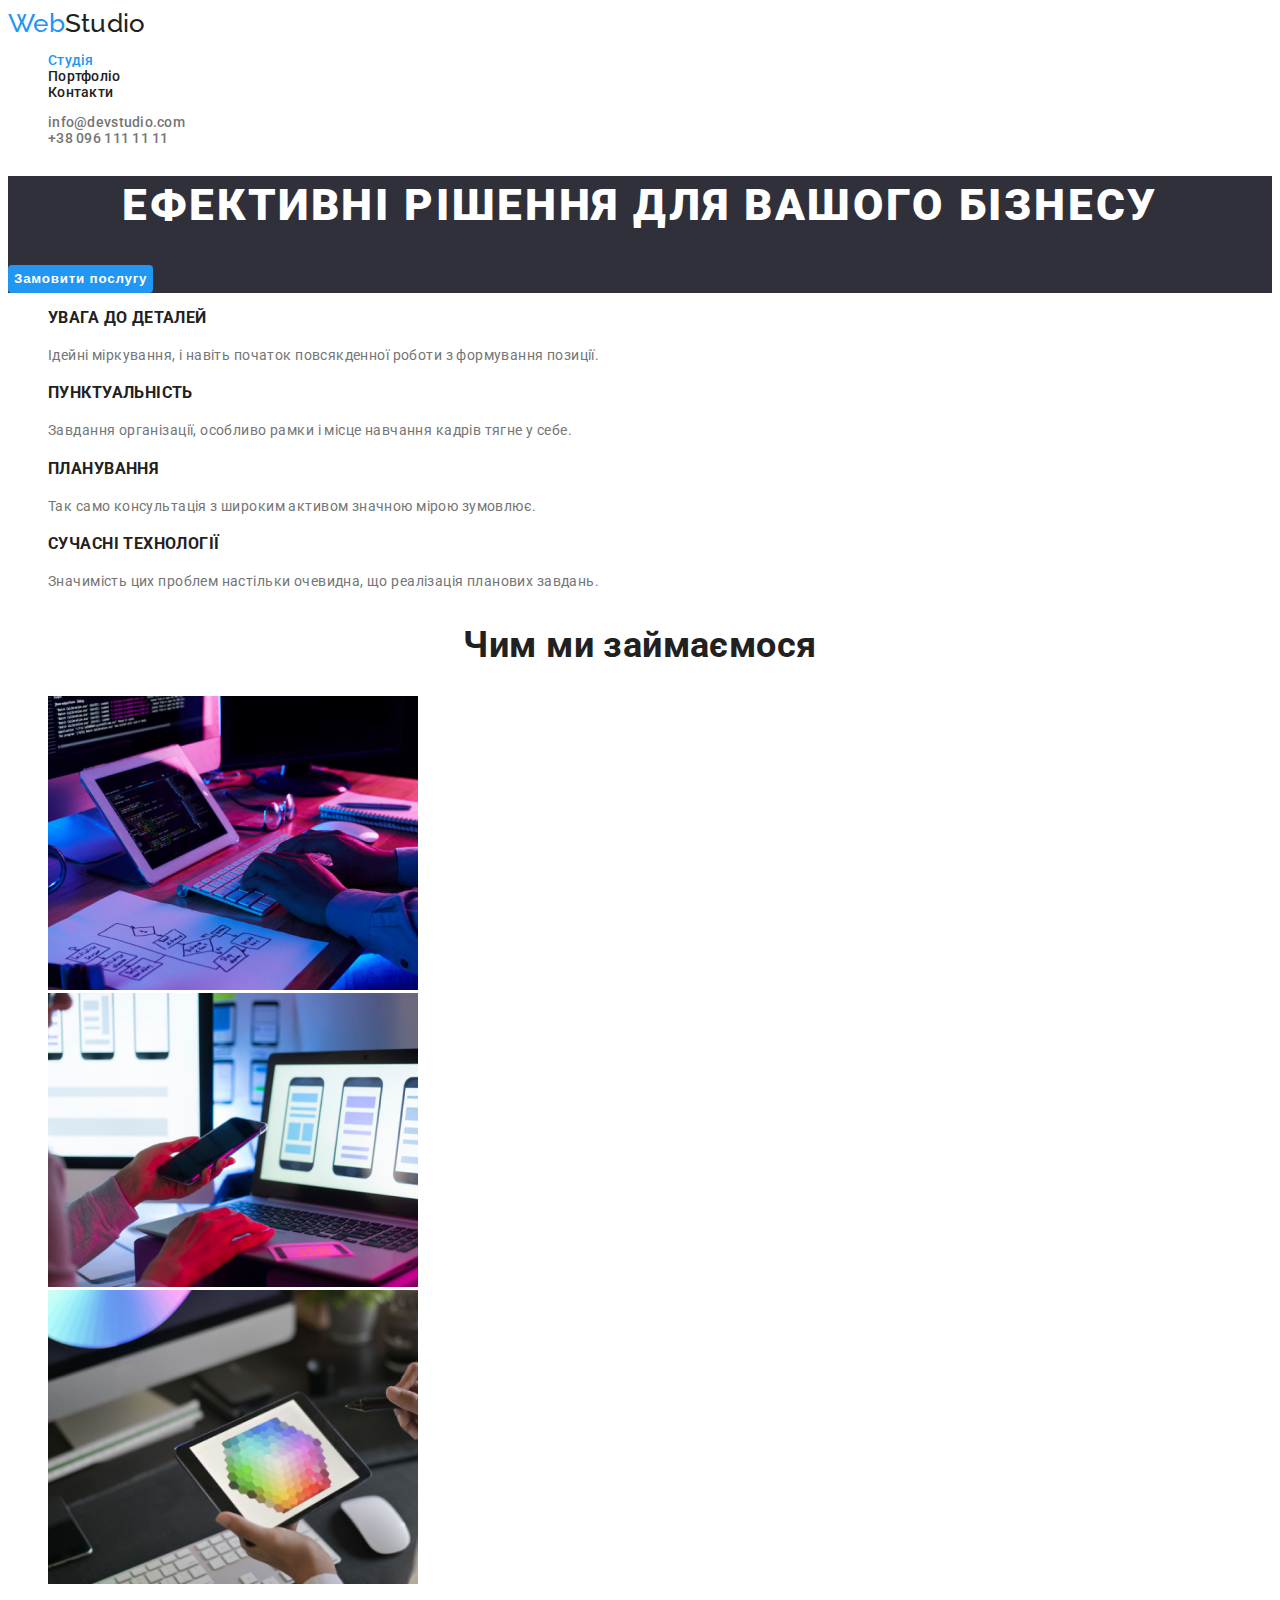
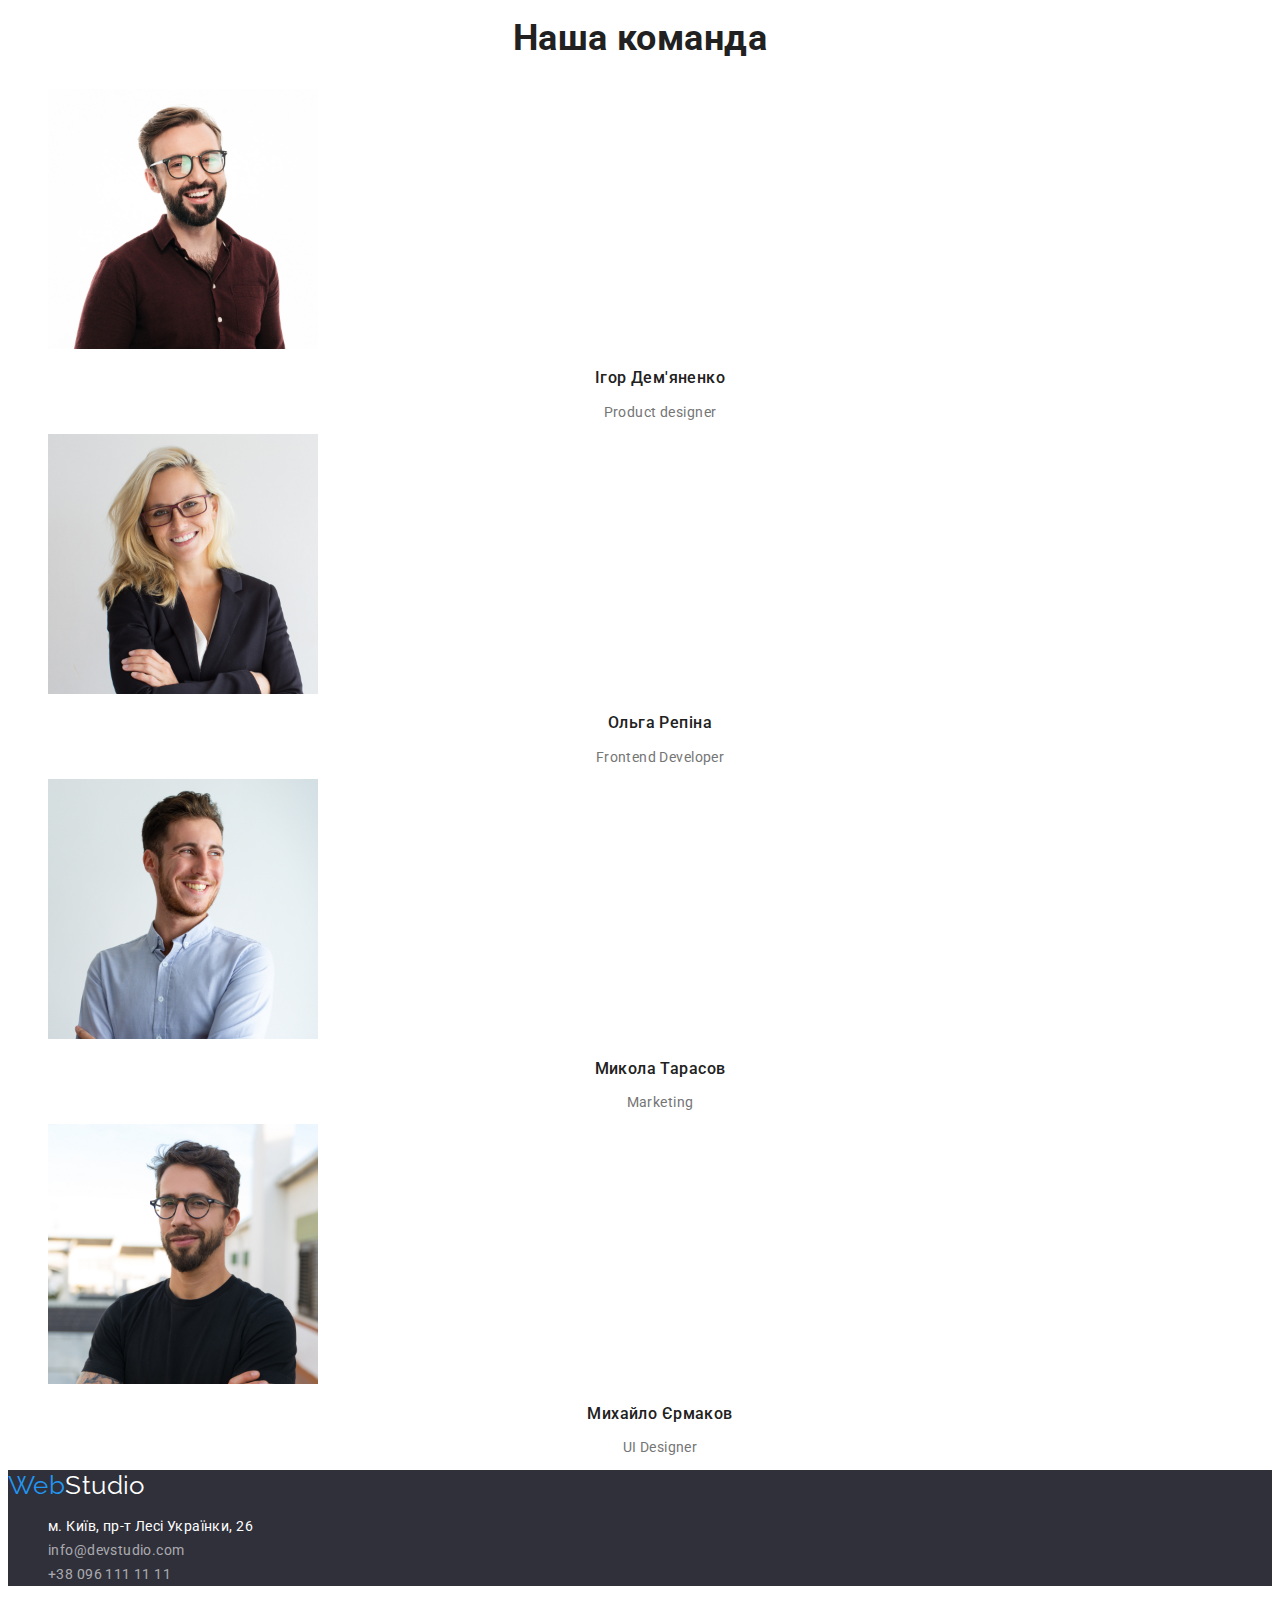
==== index.html @ 611e7978 "Initial commit" ====
<!DOCTYPE html>
<html lang="uk">

<head>
  <meta charset="UTF-8" />
  <meta http-equiv="X-UA-Compatible" content="IE=edge" />
  <meta name="viewport" content="width=device-width, initial-scale=1.0" />
  <title>Студія</title>
  <!-- шрифти -->
  <link rel="preconnect" href="https://fonts.googleapis.com" />
  <link rel="preconnect" href="https://fonts.gstatic.com" crossorigin />
  <link href="https://fonts.googleapis.com/css2?family=Raleway:wght@700&family=Roboto:wght@400;500;700;900&display=swap"
    rel="stylesheet" />
  <!-- стилі -->
  <link rel="stylesheet" href="./css/styles.css" />
</head>

<body>
  <!--хедер-->
  <header class="page-header">
    <nav class="nav">
      <a class="link logo" href="./index.html"><span class="accent-logo">Web</span>Studio</a>

      <ul class="list">
        <li class="item"><a class="link current" href="./index.html">Студія</a></li>
        <li class="item"><a class="link" href="./portfolio.html">Портфоліо</a></li>
        <li class="item"><a class="link" href="#contacts">Контакти</a></li>
      </ul>
    </nav>
    <ul class="contacts-header list">
      <li class="item">
        <a class="link" href="mailto:info@devstudio.com">info@devstudio.com</a>
      </li>
      <li class="item"><a class="link" href="tel:+380961111111">+38 096 111 11 11</a></li>
    </ul>
  </header>

  <!--Унікальний контент сторінки-->
  <main>
    <!--Верхня секція-->
    <section class="section hero">
      <h1 class="main-title">Ефективні рішення для вашого бізнесу</h1>
      <button class="btn" type="button">Замовити послугу</button>
    </section>

    <!--Переваги компанії-->
    <section class="section features">

      <!--Початок прихованого заголовку -->
      <h2 hidden class="section-title">Переваги компанії</h2>
      <!-- Кінець прихованого заголовку -->

      <ul class="list">
        <li class="item">
          <h3 class="features-title">УВАГА ДО ДЕТАЛЕЙ</h3>
          <p class="features-description">
            Ідейні міркування, і навіть початок повсякденної роботи з формування позиції.
          </p>
        </li>

        <li class="item">
          <h3 class="features-title">ПУНКТУАЛЬНІСТЬ</h3>
          <p class="features-description">
            Завдання організації, особливо рамки і місце навчання кадрів тягне у себе.
          </p>
        </li>

        <li class="item">
          <h3 class="features-title">ПЛАНУВАННЯ</h3>
          <p class="features-description">
            Так само консультація з широким активом значною мірою зумовлює.
          </p>
        </li>

        <li class="item">
          <h3 class="features-title">СУЧАСНІ ТЕХНОЛОГІЇ</h3>
          <p class="features-description">
            Значимість цих проблем настільки очевидна, що реалізація планових завдань.
          </p>
        </li>
      </ul>
    </section>

    <!--Чим ми займаємося-->
    <section class="section activity">
      <h2 class="section-title">Чим ми займаємося</h2>
      <ul class="list">
        <li class="item">
          <img class="img" src="./images/work/programming.jpg" alt="Розробка сайтів" width="370" height="294" />
        </li>
        <li class="item">
          <img class="img" src="./images/work/adaptation.jpg" alt="Адаптація сайтів під гаджети" width="370"
            height="294" />
        </li>
        <li class="item">
          <img class="img" src="./images/work/stylisation.jpg" alt="Стилізація сайтів" width="370" height="294" />
        </li>
      </ul>
    </section>

    <!--Команда-->
    <section class="section team">
      <h2 class="section-title">Наша команда</h2>
      <ul class="list">
        <li class="item">
          <img src="./images/team/product-designer.jpg" alt="Ігор Дем'яненко - Product designer" width="270"
            height="260" />
          <h3 class="team-name">Ігор Дем'яненко</h3>
          <p class="team-position">Product designer</p>
        </li>
        <li class="item">
          <img src="./images/team/frontend.jpg" alt="Ольга Репіна" width="270" height="260" />
          <h3 class="team-name">Ольга Репіна</h3>
          <p class="team-position">Frontend Developer</p>
        </li>
        <li class="item">
          <img src="./images/team/marketing.jpg" alt="Микола Тарасов" width="270" height="260" />
          <h3 class="team-name">Микола Тарасов</h3>
          <p class="team-position">Marketing</p>
        </li>
        <li class="item">
          <img src="./images/team/ui-designer.jpg" alt="Михайло Єрмаков" width="270" height="260" />
          <h3 class="team-name">Михайло Єрмаков</h3>
          <p class="team-position">UI Designer</p>
        </li>
      </ul>
    </section>
  </main>

  <!--Футер-->
  <footer class="page-footer">
    <a class="link logo" href="./index.html"><span class="accent-logo">Web</span><span
        class="footer-logo">Studio</span></a>

    <address id="contacts" class="address-footer">
      <ul class="list">
        <li class="item"><a class="link address-map" target="_blank" rel="norefferer nofollow"
            href="https://goo.gl/maps/ebckDGz18cMJigHJ8">м. Київ, пр-т
            Лесі Українки, 26</a></li>
        <li class="item"><a class="link address-email" href="mailto:info@devstudio.com">info@devstudio.com</a></li>
        <li class="item"><a class="link address-tel" href="tel:+380961111111">+38 096 111 11 11</a></li>
      </ul>
    </address>
  </footer>
</body>

</html>
---- css/styles.css ----
:root {
    --primary-text-color: #212121;
    --secondary-text-color: #757575;
    --accent-color: #2196F3;
    --primary-white-color: #FFFFFF;
}

body {
    font-family: Roboto, Raleway, sans-serif;
    font-size: 14px;
    letter-spacing: 0.03em;
    color: var(--primary-text-color);
}

.list {
    list-style-type: none;
}

.link {
    text-decoration: none;
    color: var(--primary-text-color);
}

/* Хедер */

/* logo */
.logo {
    font-family: Raleway;
    font-size: 26px;
    line-height: 1.19;
}

.accent-logo {
    color: var(--accent-color);
}

/* site nav */
.nav {
    font-weight: 500;
    line-height: 1.14;
    letter-spacing: 0.02em;
}

.nav .link.current {
    color: var(--accent-color)
}

.nav .link:hover,
.nav .link:focus {
    color: var(--accent-color);
}

/* контакти */
.contacts-header {
    font-weight: 500;
    line-height: 1.14;
    letter-spacing: 0.02em;
}

.contacts-header .link {
    color: var(--secondary-text-color);
    text-decoration: none;
}

.contacts-header .link:hover,
.contacts-header .link:focus {
    color: var(--accent-color);
}

/* hero */

.hero {
    background-color: #2F303A;
}

.main-title {
    font-weight: 900;
    font-size: 44px;
    line-height: 1.36;
    text-align: center;
    letter-spacing: 0.06em;
    text-transform: uppercase;
    color: var(--primary-white-color);
}

/* кнопка */

.btn {
    border-radius: 4px;
    border: 0;
}

.hero .btn {
    cursor: pointer;
    color: var(--primary-white-color);
    background-color: var(--accent-color);

    font-weight: 700;
    line-height: 1.88;
    display: flex;
    align-items: center;
    text-align: center;
    letter-spacing: 0.06em;
}

/* переваги компанії */

.section-title {
    font-weight: 700;
    font-size: 36px;
    line-height: 1.17;
    text-align: center;
}

.features-title {
    line-height: 1.14;
    text-transform: uppercase;
}

.features-description {
    color: var(--secondary-text-color);
    line-height: 1.71;
}


/* Чим ми займаємось */


/* Команда */

.team-name {
    font-weight: 500;
    line-height: 1.17;
    text-align: center;
}

.team-position {
    color: var(--secondary-text-color);
    line-height: 1.17;
    text-align: center;
}

/* Футер */
.page-footer {
    background-color: #2F303A;
}

.footer-logo {
    color: var(--primary-white-color);
}

.address-footer .address-map {
    font-style: normal;
    line-height: 1.71;
    color: var(--primary-white-color);
}

.address-email,
.address-tel {
    font-style: normal;
    line-height: 1.71;
    color: #FFFFFF99;
}

.footer-logo:hover,
.footer-logo:focus,
.address-map:hover,
.address-map:focus,
.address-email:focus,
.address-email:hover,
.address-tel:focus,
.address-tel:hover {
    color: var(--accent-color)
}


/* Портфоліо */

/* Фільтр портфоліо */

.portfolio-filter .btn {
    cursor: pointer;
    color: var(--primary-text-color);
    background-color: #F5F4FA;
    font-family: Roboto;
    font-weight: 500;
    line-height: 1.62;
    text-align: center;
    letter-spacing: 0.03em;
}

.portfolio-filter .btn:hover,
.portfolio-filter .btn:focus {
    cursor: pointer;
    color: var(--primary-white-color);
    background-color: var(--accent-color);
    font-family: Roboto;
    font-weight: 500;
    line-height: 1.62;
    text-align: center;
    letter-spacing: 0.03em;
}

.project-name {
    font-weight: 700;
    font-size: 18px;
    line-height: 2;
    letter-spacing: 0.06em;
    color: var(--primary-text-color);
}

.project-type {
    line-height: 1.88;
    color: var(--secondary-text-color);
}
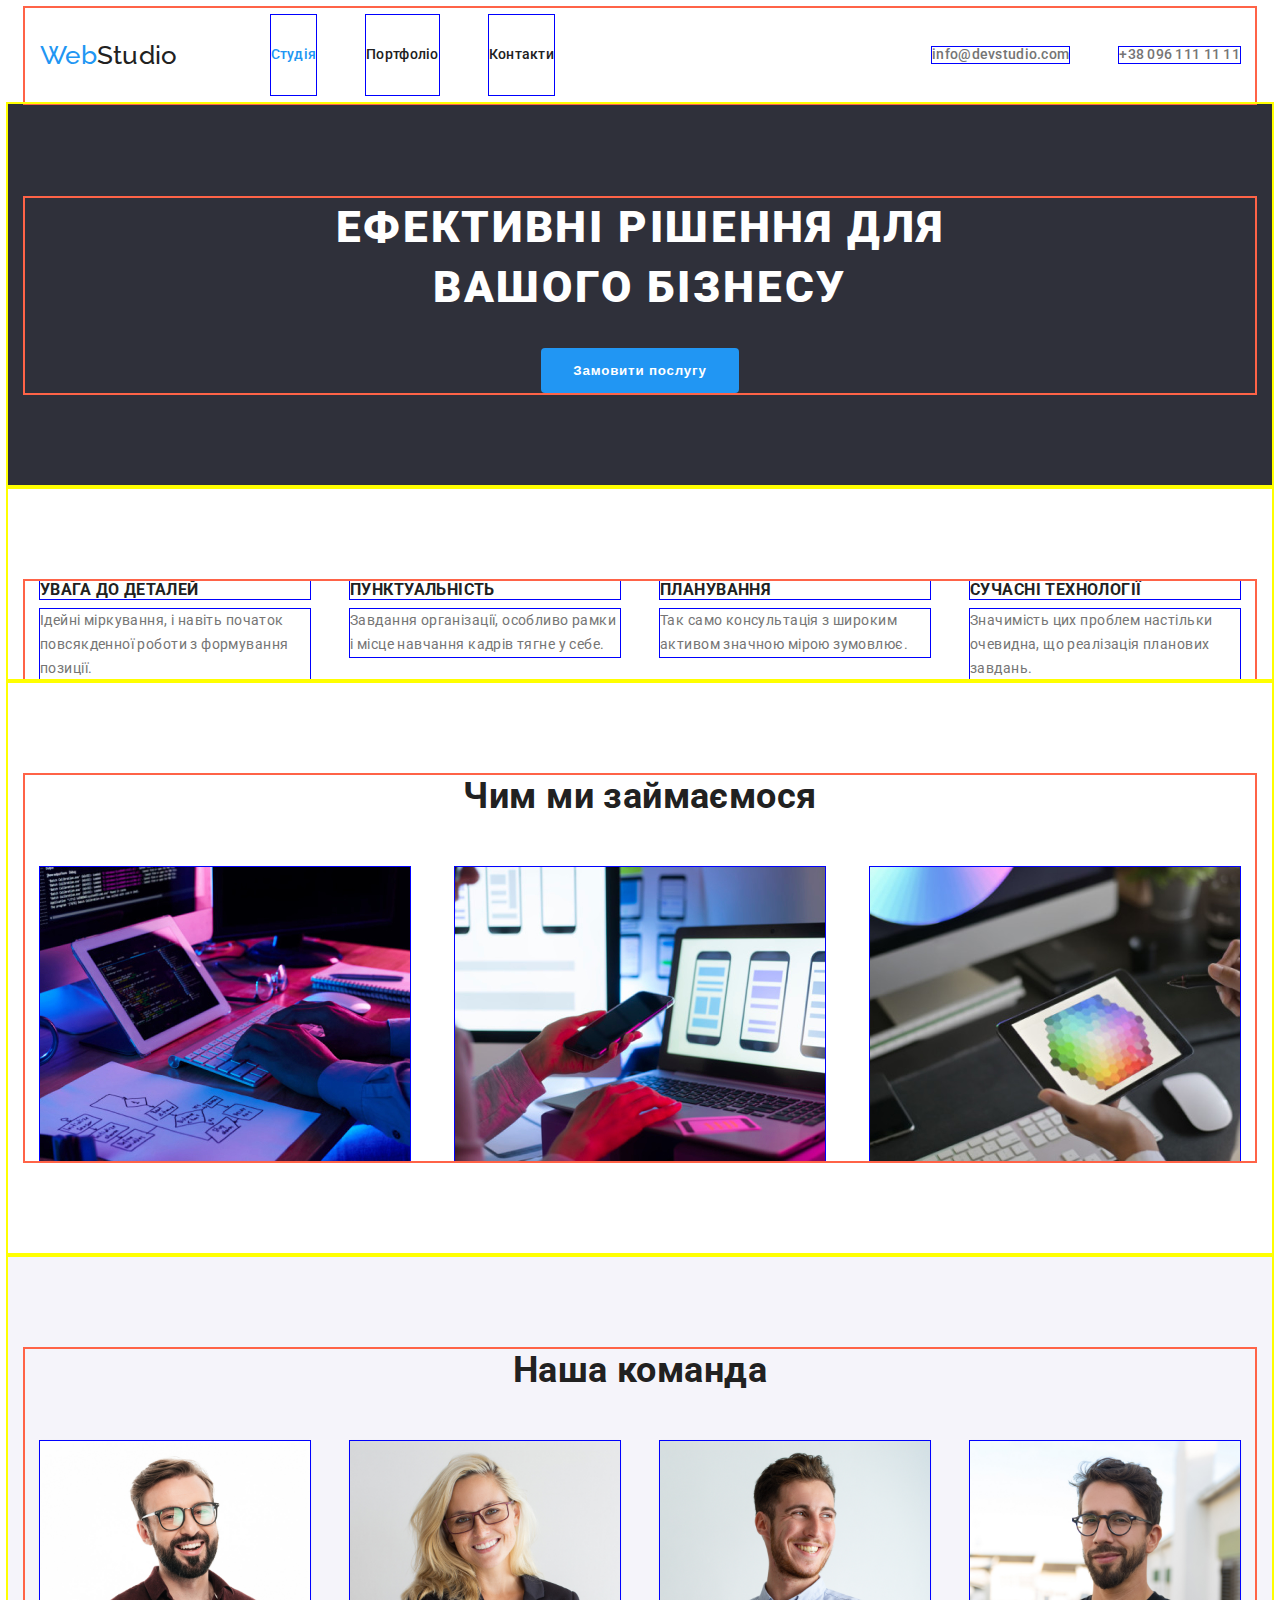
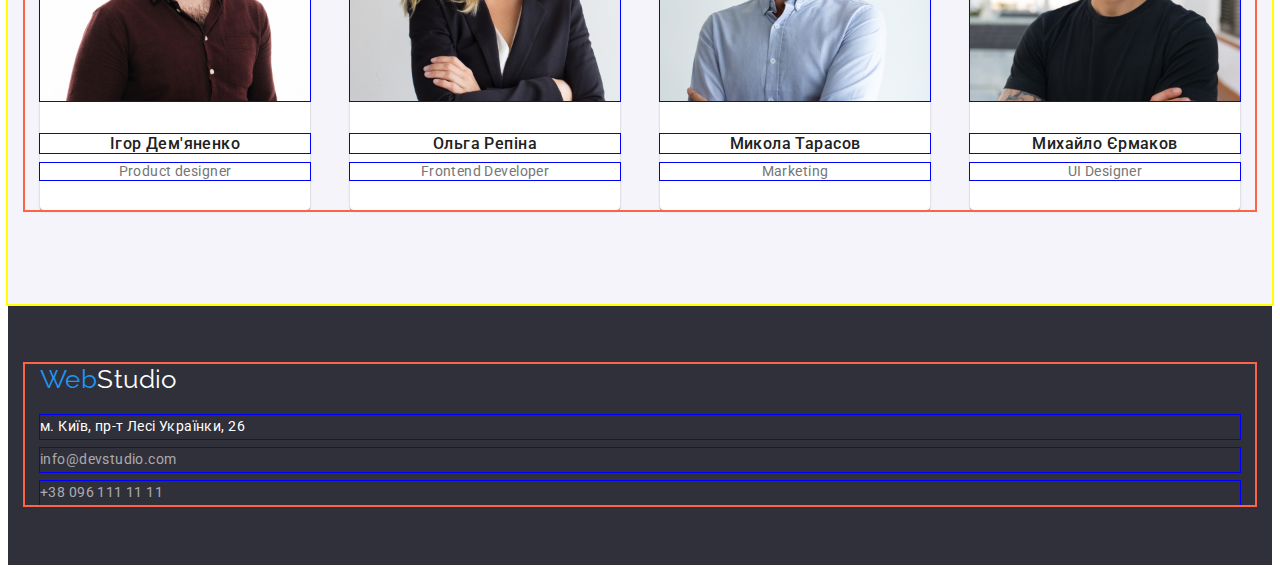
==== commit 13488551: "стилізував index and portfolio" ====
--- a/index.html
+++ b/index.html
@@ -11,6 +11,10 @@
   <link rel="preconnect" href="https://fonts.gstatic.com" crossorigin />
   <link href="https://fonts.googleapis.com/css2?family=Raleway:wght@700&family=Roboto:wght@400;500;700;900&display=swap"
     rel="stylesheet" />
+  <!-- Нормалайз -->
+  <link rel="stylesheet" href="https://cdnjs.cloudflare.com/ajax/libs/modern-normalize/1.1.0/modern-normalize.min.css"
+    integrity="sha512-wpPYUAdjBVSE4KJnH1VR1HeZfpl1ub8YT/NKx4PuQ5NmX2tKuGu6U/JRp5y+Y8XG2tV+wKQpNHVUX03MfMFn9Q=="
+    crossorigin="anonymous" referrerpolicy="no-referrer" />
   <!-- стилі -->
   <link rel="stylesheet" href="./css/styles.css" />
 </head>
@@ -18,129 +22,141 @@
 <body>
   <!--хедер-->
   <header class="page-header">
-    <nav class="nav">
-      <a class="link logo" href="./index.html"><span class="accent-logo">Web</span>Studio</a>
+    <div class="container">
+      <nav class="nav">
+        <a class="link logo" href="./index.html"><span class="accent-logo">Web</span>Studio</a>
 
-      <ul class="list">
-        <li class="item"><a class="link current" href="./index.html">Студія</a></li>
-        <li class="item"><a class="link" href="./portfolio.html">Портфоліо</a></li>
-        <li class="item"><a class="link" href="#contacts">Контакти</a></li>
+        <ul class="list">
+          <li class="item"><a class="link current" href="./index.html">Студія</a></li>
+          <li class="item"><a class="link" href="./portfolio.html">Портфоліо</a></li>
+          <li class="item"><a class="link" href="#contacts">Контакти</a></li>
+        </ul>
+      </nav>
+
+      <ul class="contacts-header list">
+        <li class="item">
+          <a class="link" href="mailto:info@devstudio.com">info@devstudio.com</a>
+        </li>
+        <li class="item"><a class="link" href="tel:+380961111111">+38 096 111 11 11</a></li>
       </ul>
-    </nav>
-    <ul class="contacts-header list">
-      <li class="item">
-        <a class="link" href="mailto:info@devstudio.com">info@devstudio.com</a>
-      </li>
-      <li class="item"><a class="link" href="tel:+380961111111">+38 096 111 11 11</a></li>
-    </ul>
+    </div>
   </header>
 
   <!--Унікальний контент сторінки-->
   <main>
-    <!--Верхня секція-->
+    <!--Герой-->
     <section class="section hero">
-      <h1 class="main-title">Ефективні рішення для вашого бізнесу</h1>
-      <button class="btn" type="button">Замовити послугу</button>
+      <div class="container">
+        <h1 class="main-title">Ефективні рішення для вашого бізнесу</h1>
+        <button class="btn" type="button">Замовити послугу</button>
+      </div>
     </section>
 
     <!--Переваги компанії-->
     <section class="section features">
+      <div class="container">
+        <!--Початок прихованого заголовку -->
+        <h2 hidden class="section-title">Переваги компанії</h2>
+        <!-- Кінець прихованого заголовку -->
 
-      <!--Початок прихованого заголовку -->
-      <h2 hidden class="section-title">Переваги компанії</h2>
-      <!-- Кінець прихованого заголовку -->
+        <ul class="list">
+          <li class="item">
+            <h3 class="features-title">УВАГА ДО ДЕТАЛЕЙ</h3>
+            <p class="features-description">
+              Ідейні міркування, і навіть початок повсякденної роботи з формування позиції.
+            </p>
+          </li>
 
-      <ul class="list">
-        <li class="item">
-          <h3 class="features-title">УВАГА ДО ДЕТАЛЕЙ</h3>
-          <p class="features-description">
-            Ідейні міркування, і навіть початок повсякденної роботи з формування позиції.
-          </p>
-        </li>
+          <li class="item">
+            <h3 class="features-title">ПУНКТУАЛЬНІСТЬ</h3>
+            <p class="features-description">
+              Завдання організації, особливо рамки і місце навчання кадрів тягне у себе.
+            </p>
+          </li>
 
-        <li class="item">
-          <h3 class="features-title">ПУНКТУАЛЬНІСТЬ</h3>
-          <p class="features-description">
-            Завдання організації, особливо рамки і місце навчання кадрів тягне у себе.
-          </p>
-        </li>
+          <li class="item">
+            <h3 class="features-title">ПЛАНУВАННЯ</h3>
+            <p class="features-description">
+              Так само консультація з широким активом значною мірою зумовлює.
+            </p>
+          </li>
 
-        <li class="item">
-          <h3 class="features-title">ПЛАНУВАННЯ</h3>
-          <p class="features-description">
-            Так само консультація з широким активом значною мірою зумовлює.
-          </p>
-        </li>
-
-        <li class="item">
-          <h3 class="features-title">СУЧАСНІ ТЕХНОЛОГІЇ</h3>
-          <p class="features-description">
-            Значимість цих проблем настільки очевидна, що реалізація планових завдань.
-          </p>
-        </li>
-      </ul>
+          <li class="item">
+            <h3 class="features-title">СУЧАСНІ ТЕХНОЛОГІЇ</h3>
+            <p class="features-description">
+              Значимість цих проблем настільки очевидна, що реалізація планових завдань.
+            </p>
+          </li>
+        </ul>
+      </div>
     </section>
 
     <!--Чим ми займаємося-->
     <section class="section activity">
-      <h2 class="section-title">Чим ми займаємося</h2>
-      <ul class="list">
-        <li class="item">
-          <img class="img" src="./images/work/programming.jpg" alt="Розробка сайтів" width="370" height="294" />
-        </li>
-        <li class="item">
-          <img class="img" src="./images/work/adaptation.jpg" alt="Адаптація сайтів під гаджети" width="370"
-            height="294" />
-        </li>
-        <li class="item">
-          <img class="img" src="./images/work/stylisation.jpg" alt="Стилізація сайтів" width="370" height="294" />
-        </li>
-      </ul>
+      <div class="container">
+        <h2 class="section-title">Чим ми займаємося</h2>
+        <ul class="list">
+          <li class="item">
+            <img class="img" src="./images/work/programming.jpg" alt="Розробка сайтів" width="370" height="294" />
+          </li>
+          <li class="item">
+            <img class="img" src="./images/work/adaptation.jpg" alt="Адаптація сайтів під гаджети" width="370"
+              height="294" />
+          </li>
+          <li class="item">
+            <img class="img" src="./images/work/stylisation.jpg" alt="Стилізація сайтів" width="370" height="294" />
+          </li>
+        </ul>
+      </div>
     </section>
 
     <!--Команда-->
     <section class="section team">
-      <h2 class="section-title">Наша команда</h2>
-      <ul class="list">
-        <li class="item">
-          <img src="./images/team/product-designer.jpg" alt="Ігор Дем'яненко - Product designer" width="270"
-            height="260" />
-          <h3 class="team-name">Ігор Дем'яненко</h3>
-          <p class="team-position">Product designer</p>
-        </li>
-        <li class="item">
-          <img src="./images/team/frontend.jpg" alt="Ольга Репіна" width="270" height="260" />
-          <h3 class="team-name">Ольга Репіна</h3>
-          <p class="team-position">Frontend Developer</p>
-        </li>
-        <li class="item">
-          <img src="./images/team/marketing.jpg" alt="Микола Тарасов" width="270" height="260" />
-          <h3 class="team-name">Микола Тарасов</h3>
-          <p class="team-position">Marketing</p>
-        </li>
-        <li class="item">
-          <img src="./images/team/ui-designer.jpg" alt="Михайло Єрмаков" width="270" height="260" />
-          <h3 class="team-name">Михайло Єрмаков</h3>
-          <p class="team-position">UI Designer</p>
-        </li>
-      </ul>
+      <div class="container">
+        <h2 class="section-title">Наша команда</h2>
+        <ul class="list">
+          <li class="item">
+            <img src="./images/team/product-designer.jpg" alt="Ігор Дем'яненко - Product designer" width="270"
+              height="260" />
+            <h3 class="team-name">Ігор Дем'яненко</h3>
+            <p class="team-position">Product designer</p>
+          </li>
+          <li class="item">
+            <img src="./images/team/frontend.jpg" alt="Ольга Репіна" width="270" height="260" />
+            <h3 class="team-name">Ольга Репіна</h3>
+            <p class="team-position">Frontend Developer</p>
+          </li>
+          <li class="item">
+            <img src="./images/team/marketing.jpg" alt="Микола Тарасов" width="270" height="260" />
+            <h3 class="team-name">Микола Тарасов</h3>
+            <p class="team-position">Marketing</p>
+          </li>
+          <li class="item">
+            <img src="./images/team/ui-designer.jpg" alt="Михайло Єрмаков" width="270" height="260" />
+            <h3 class="team-name">Михайло Єрмаков</h3>
+            <p class="team-position">UI Designer</p>
+          </li>
+        </ul>
+      </div>
     </section>
   </main>
 
   <!--Футер-->
   <footer class="page-footer">
-    <a class="link logo" href="./index.html"><span class="accent-logo">Web</span><span
-        class="footer-logo">Studio</span></a>
+    <div class="container">
+      <a class="link logo" href="./index.html"><span class="accent-logo">Web</span><span
+          class="footer-logo">Studio</span></a>
 
-    <address id="contacts" class="address-footer">
-      <ul class="list">
-        <li class="item"><a class="link address-map" target="_blank" rel="norefferer nofollow"
-            href="https://goo.gl/maps/ebckDGz18cMJigHJ8">м. Київ, пр-т
-            Лесі Українки, 26</a></li>
-        <li class="item"><a class="link address-email" href="mailto:info@devstudio.com">info@devstudio.com</a></li>
-        <li class="item"><a class="link address-tel" href="tel:+380961111111">+38 096 111 11 11</a></li>
-      </ul>
-    </address>
+      <address id="contacts" class="address-footer">
+        <ul class="list">
+          <li class="item"><a class="link address-map" target="_blank" rel="norefferer nofollow"
+              href="https://goo.gl/maps/ebckDGz18cMJigHJ8">м. Київ, пр-т
+              Лесі Українки, 26</a></li>
+          <li class="item"><a class="link address-email" href="mailto:info@devstudio.com">info@devstudio.com</a></li>
+          <li class="item"><a class="link address-tel" href="tel:+380961111111">+38 096 111 11 11</a></li>
+        </ul>
+      </address>
+    </div>
   </footer>
 </body>
 
--- a/css/styles.css
+++ b/css/styles.css
@@ -3,6 +3,7 @@
     --secondary-text-color: #757575;
     --accent-color: #2196F3;
     --primary-white-color: #FFFFFF;
+    --section-background-color: #F5F4FA
 }
 
 body {
@@ -12,6 +13,35 @@
     color: var(--primary-text-color);
 }
 
+h1,
+h2,
+h3,
+h4,
+h5,
+h6,
+p,
+ul {
+    padding: 0;
+    margin: 0;
+}
+
+.section {
+    padding-top: 94px;
+    padding-bottom: 94px;
+
+    outline: 2px solid yellow;
+}
+
+.container {
+    margin-left: auto;
+    margin-right: auto;
+    width: 1200px;
+    padding-left: 15px;
+    padding-right: 15px;
+
+    outline: 2px solid tomato;
+}
+
 .list {
     list-style-type: none;
 }
@@ -19,9 +49,22 @@
 .link {
     text-decoration: none;
     color: var(--primary-text-color);
+    display: block;
+}
+
+.img {
+    display: block;
 }
 
 /* Хедер */
+
+.page-header {
+    border-bottom: 1px solid #ECECEC;
+}
+
+.page-header .container {
+    display: flex;
+}
 
 /* logo */
 .logo {
@@ -30,15 +73,39 @@
     line-height: 1.19;
 }
 
+.page-header .logo {
+    margin-right: 93px;
+    padding-top: 24px;
+    padding-bottom: 25px;
+}
+
 .accent-logo {
     color: var(--accent-color);
 }
 
 /* site nav */
 .nav {
+    display: flex;
+    align-items: center;
+
     font-weight: 500;
     line-height: 1.14;
     letter-spacing: 0.02em;
+    text-align: left;
+}
+
+.nav .list {
+    display: flex;
+    letter-spacing: 0.02em;
+}
+
+.nav .link {
+    padding-top: 32px;
+    padding-bottom: 32px;
+}
+
+.nav .item:not(:last-child) {
+    margin-right: 50px;
 }
 
 .nav .link.current {
@@ -52,11 +119,19 @@
 
 /* контакти */
 .contacts-header {
+    display: flex;
+    margin-left: auto;
+    align-items: center;
+
     font-weight: 500;
     line-height: 1.14;
     letter-spacing: 0.02em;
 }
 
+.contacts-header .item:not(:last-child) {
+    margin-right: 50px;
+}
+
 .contacts-header .link {
     color: var(--secondary-text-color);
     text-decoration: none;
@@ -67,10 +142,17 @@
     color: var(--accent-color);
 }
 
-/* hero */
+/* герой */
+
+.hero .section {
+    padding-top: 200px;
+    padding-bottom: 200px;
+}
 
 .hero {
     background-color: #2F303A;
+
+    text-align: center;
 }
 
 .main-title {
@@ -81,40 +163,63 @@
     letter-spacing: 0.06em;
     text-transform: uppercase;
     color: var(--primary-white-color);
+    margin-bottom: 30px;
+    width: 696px;
+    margin-left: auto;
+    margin-right: auto;
 }
 
 /* кнопка */
 
 .btn {
+    text-align: center;
+
     border-radius: 4px;
     border: 0;
 }
 
 .hero .btn {
+    justify-content: center;
+
     cursor: pointer;
     color: var(--primary-white-color);
     background-color: var(--accent-color);
 
     font-weight: 700;
     line-height: 1.88;
-    display: flex;
     align-items: center;
     text-align: center;
     letter-spacing: 0.06em;
+    padding: 10px 32px;
 }
 
 /* переваги компанії */
+
+.features {
+    padding-bottom: 0;
+}
+
+.features .list {
+    display: flex;
+    justify-content: space-between;
+}
+
+.features .item {
+    width: 270px;
+}
 
 .section-title {
     font-weight: 700;
     font-size: 36px;
     line-height: 1.17;
     text-align: center;
+    margin-bottom: 50px;
 }
 
 .features-title {
     line-height: 1.14;
     text-transform: uppercase;
+    margin-bottom: 10px;
 }
 
 .features-description {
@@ -125,28 +230,63 @@
 
 /* Чим ми займаємось */
 
+.activity .list {
+    display: flex;
+    justify-content: space-between;
+}
+
 
 /* Команда */
+
+.section.team {
+    background-color: var(--section-background-color);
+}
+
+.team .list {
+    display: flex;
+    justify-content: space-between;
+}
+
+.team .item {
+    box-shadow: 0px 1px 3px rgba(0, 0, 0, 0.12), 0px 1px 1px rgba(0, 0, 0, 0.14), 0px 2px 1px rgba(0, 0, 0, 0.2);
+    border-radius: 0px 0px 4px 4px;
+
+    background-color: var(--primary-white-color);
+}
 
 .team-name {
     font-weight: 500;
     line-height: 1.17;
     text-align: center;
+    margin-top: 30px;
+    margin-bottom: 10px;
 }
 
 .team-position {
     color: var(--secondary-text-color);
     line-height: 1.17;
     text-align: center;
+    margin-bottom: 30px;
 }
 
 /* Футер */
 .page-footer {
     background-color: #2F303A;
+    padding-top: 60px;
+    padding-bottom: 60px;
+}
+
+.page-footer .logo {
+    display: block;
+    margin-bottom: 20px;
 }
 
 .footer-logo {
     color: var(--primary-white-color);
+}
+
+.address-footer .item:not(:last-child) {
+    margin-bottom: 9px;
 }
 
 .address-footer .address-map {
@@ -176,7 +316,17 @@
 
 /* Портфоліо */
 
-/* Фільтр портфоліо */
+/* Фільтр */
+
+.portfolio-filter {
+    display: flex;
+    justify-content: center;
+    margin-bottom: 50px;
+}
+
+.portfolio-filter .item:not(:first-child) {
+    margin-left: 8px;
+}
 
 .portfolio-filter .btn {
     cursor: pointer;
@@ -187,6 +337,13 @@
     line-height: 1.62;
     text-align: center;
     letter-spacing: 0.03em;
+    font-size: 16px;
+
+    padding: 6px 22px;
+}
+
+.portfolio-filter .btn-first {
+    padding: 6px 25px;
 }
 
 .portfolio-filter .btn:hover,
@@ -199,6 +356,31 @@
     line-height: 1.62;
     text-align: center;
     letter-spacing: 0.03em;
+
+    box-shadow: 0px 3px 1px rgba(0, 0, 0, 0.1), 0px 1px 2px rgba(0, 0, 0, 0.08), 0px 2px 2px rgba(0, 0, 0, 0.12);
+    border-radius: 4px;
+}
+
+
+/* портфоліо */
+.portfolio .project {
+    display: flex;
+    flex-wrap: wrap;
+    justify-content: space-between;
+}
+
+.project>.item {
+    background: #FFFFFF;
+    /* border: 1px solid #EEEEEE; */
+}
+
+.project .item:not(:nth-last-child(-n+3)) {
+    margin-bottom: 30px;
+}
+
+
+.project-content {
+    margin: 20px 24px;
 }
 
 .project-name {
@@ -207,9 +389,15 @@
     line-height: 2;
     letter-spacing: 0.06em;
     color: var(--primary-text-color);
+    margin-bottom: 4px;
 }
 
 .project-type {
     line-height: 1.88;
+    font-size: 16px;
     color: var(--secondary-text-color);
+}
+
+.item * {
+    outline: 1px solid blue;
 }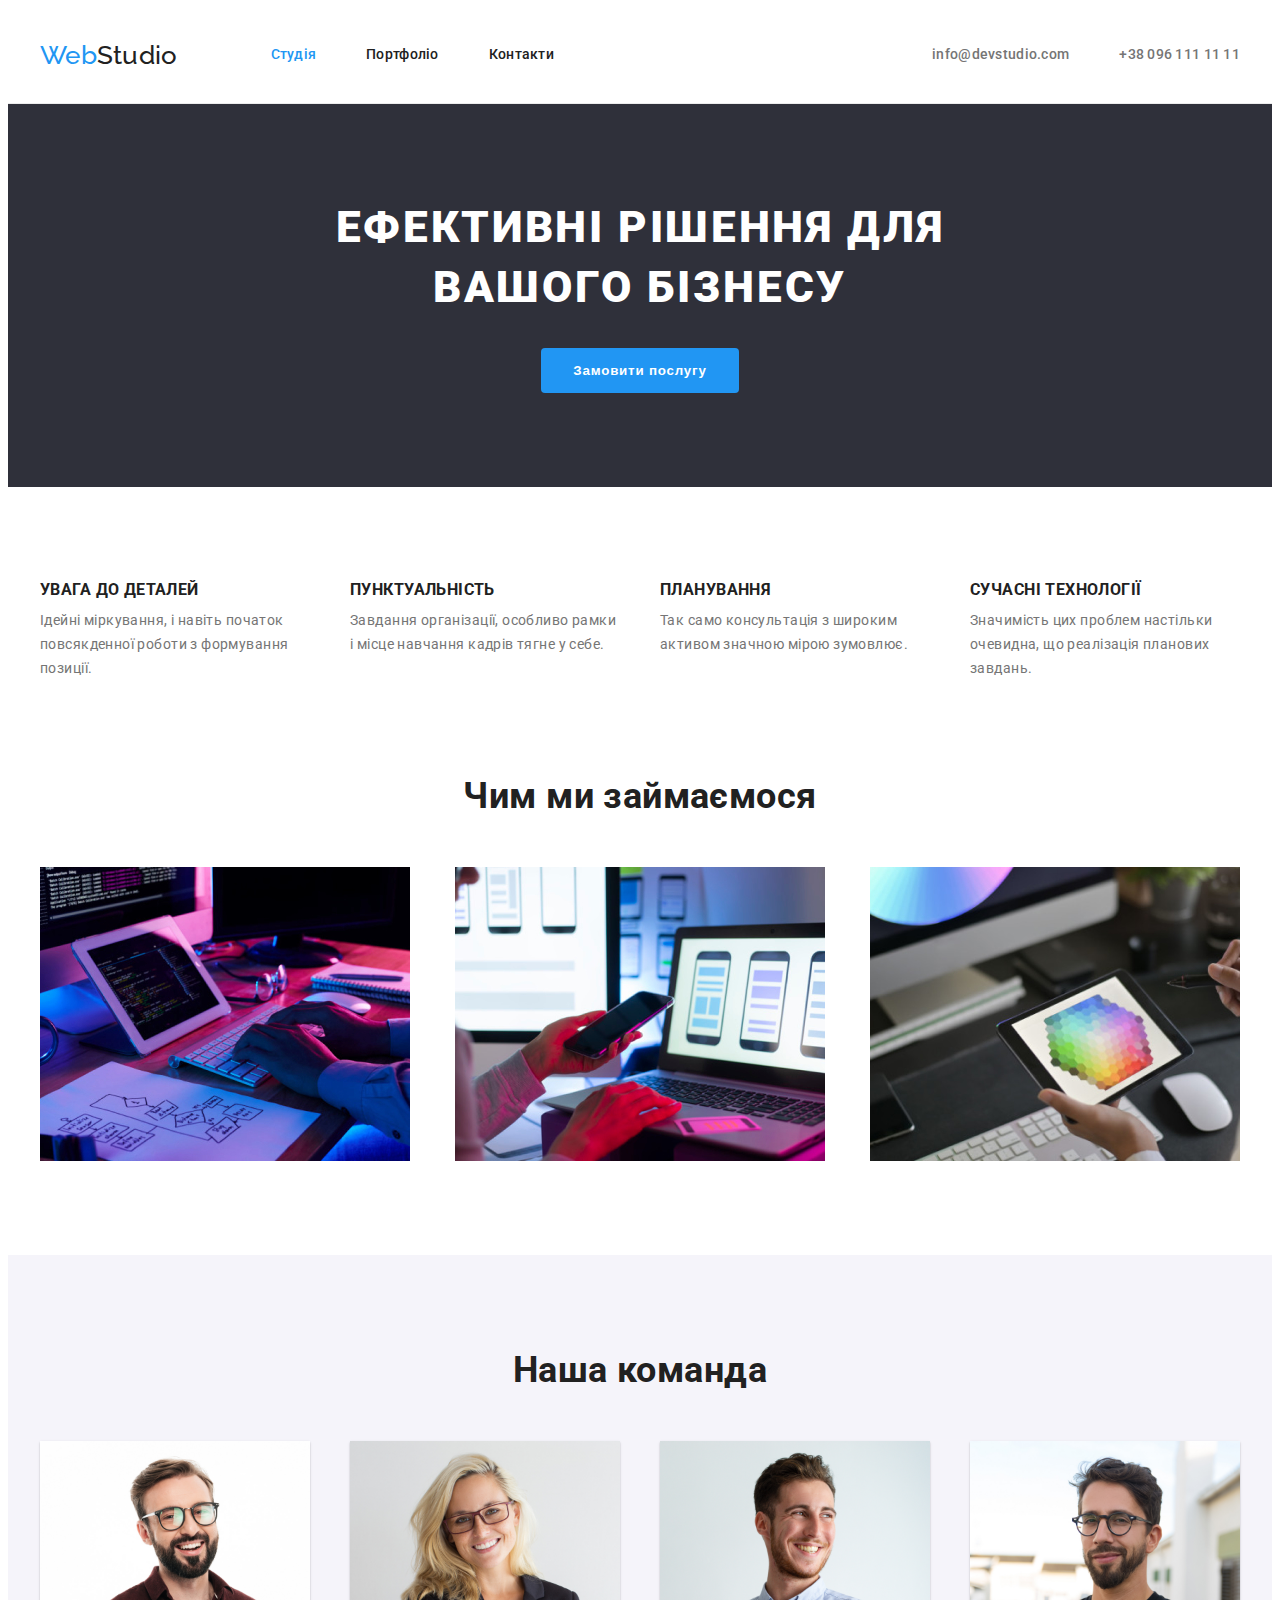
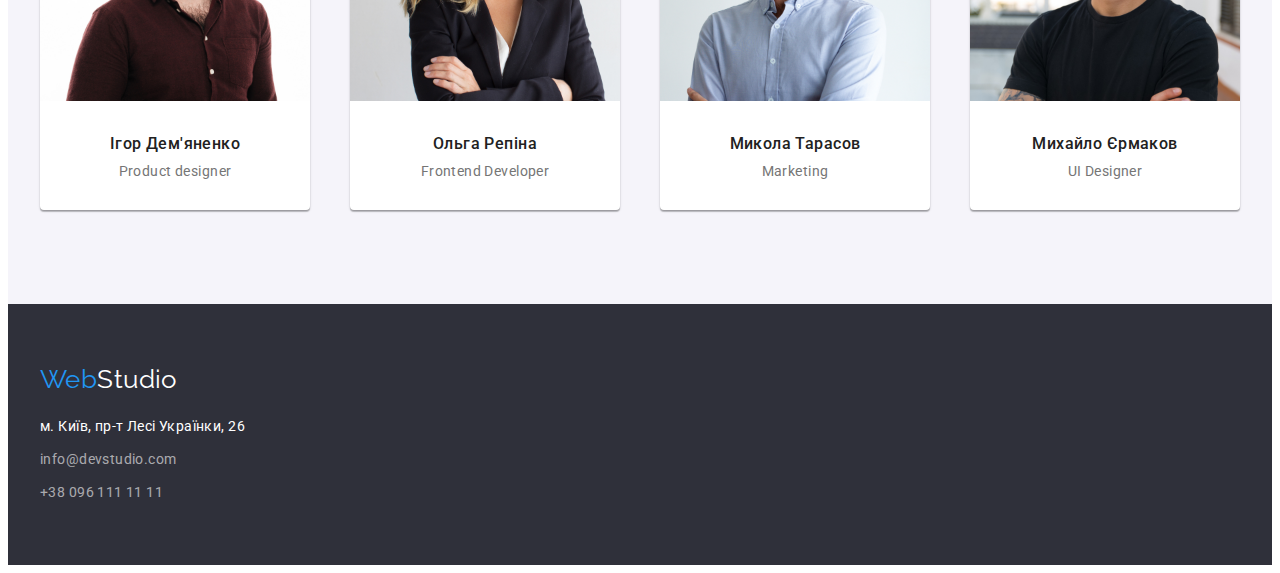
==== commit 484a57aa: "додає хідден" ====
--- a/index.html
+++ b/index.html
@@ -47,8 +47,8 @@
     <!--Герой-->
     <section class="section hero">
       <div class="container">
-        <h1 class="main-title">Ефективні рішення для вашого бізнесу</h1>
-        <button class="btn" type="button">Замовити послугу</button>
+        <h1 class="hero-title">Ефективні рішення для вашого бізнесу</h1>
+        <button class="btn hero-btn" type="button">Замовити послугу</button>
       </div>
     </section>
 
@@ -56,7 +56,7 @@
     <section class="section features">
       <div class="container">
         <!--Початок прихованого заголовку -->
-        <h2 hidden class="section-title">Переваги компанії</h2>
+        <h2 class="visually-hidden section-title">Переваги компанії</h2>
         <!-- Кінець прихованого заголовку -->
 
         <ul class="list">
@@ -114,24 +114,24 @@
     <section class="section team">
       <div class="container">
         <h2 class="section-title">Наша команда</h2>
-        <ul class="list">
-          <li class="item">
+        <ul class="list team-list">
+          <li class="item team-item">
             <img src="./images/team/product-designer.jpg" alt="Ігор Дем'яненко - Product designer" width="270"
               height="260" />
             <h3 class="team-name">Ігор Дем'яненко</h3>
             <p class="team-position">Product designer</p>
           </li>
-          <li class="item">
+          <li class="item team-item">
             <img src="./images/team/frontend.jpg" alt="Ольга Репіна" width="270" height="260" />
             <h3 class="team-name">Ольга Репіна</h3>
             <p class="team-position">Frontend Developer</p>
           </li>
-          <li class="item">
+          <li class="item team-item">
             <img src="./images/team/marketing.jpg" alt="Микола Тарасов" width="270" height="260" />
             <h3 class="team-name">Микола Тарасов</h3>
             <p class="team-position">Marketing</p>
           </li>
-          <li class="item">
+          <li class="item team-item">
             <img src="./images/team/ui-designer.jpg" alt="Михайло Єрмаков" width="270" height="260" />
             <h3 class="team-name">Михайло Єрмаков</h3>
             <p class="team-position">UI Designer</p>
--- a/css/styles.css
+++ b/css/styles.css
@@ -25,11 +25,25 @@
     margin: 0;
 }
 
+.visually-hidden {
+    position: absolute;
+    width: 1px;
+    height: 1px;
+    margin: -1px;
+    border: 0;
+    padding: 0;
+
+    white-space: nowrap;
+    clip-path: inset(100%);
+    clip: rect(0 0 0 0);
+    overflow: hidden;
+}
+
 .section {
     padding-top: 94px;
     padding-bottom: 94px;
 
-    outline: 2px solid yellow;
+    /* outline: 2px solid yellow; */
 }
 
 .container {
@@ -39,7 +53,7 @@
     padding-left: 15px;
     padding-right: 15px;
 
-    outline: 2px solid tomato;
+    /* outline: 2px solid tomato; */
 }
 
 .list {
@@ -151,11 +165,10 @@
 
 .hero {
     background-color: #2F303A;
-
-    text-align: center;
-}
-
-.main-title {
+    text-align: center;
+}
+
+.hero-title {
     font-weight: 900;
     font-size: 44px;
     line-height: 1.36;
@@ -178,7 +191,7 @@
     border: 0;
 }
 
-.hero .btn {
+.hero-btn {
     justify-content: center;
 
     cursor: pointer;
@@ -191,6 +204,12 @@
     text-align: center;
     letter-spacing: 0.06em;
     padding: 10px 32px;
+}
+
+.hero-btn:hover,
+.hero-btn:focus {
+    cursor: pointer;
+    background-color: #188CE8;
 }
 
 /* переваги компанії */
@@ -242,12 +261,12 @@
     background-color: var(--section-background-color);
 }
 
-.team .list {
+.team-list {
     display: flex;
     justify-content: space-between;
 }
 
-.team .item {
+.team-item {
     box-shadow: 0px 1px 3px rgba(0, 0, 0, 0.12), 0px 1px 1px rgba(0, 0, 0, 0.14), 0px 2px 1px rgba(0, 0, 0, 0.2);
     border-radius: 0px 0px 4px 4px;
 
@@ -328,7 +347,7 @@
     margin-left: 8px;
 }
 
-.portfolio-filter .btn {
+.portfolio-btn {
     cursor: pointer;
     color: var(--primary-text-color);
     background-color: #F5F4FA;
@@ -342,20 +361,15 @@
     padding: 6px 22px;
 }
 
-.portfolio-filter .btn-first {
+.portfolio-btn:first-child {
     padding: 6px 25px;
 }
 
-.portfolio-filter .btn:hover,
-.portfolio-filter .btn:focus {
+.portfolio-btn:hover,
+.portfolio-btn:focus {
     cursor: pointer;
     color: var(--primary-white-color);
     background-color: var(--accent-color);
-    font-family: Roboto;
-    font-weight: 500;
-    line-height: 1.62;
-    text-align: center;
-    letter-spacing: 0.03em;
 
     box-shadow: 0px 3px 1px rgba(0, 0, 0, 0.1), 0px 1px 2px rgba(0, 0, 0, 0.08), 0px 2px 2px rgba(0, 0, 0, 0.12);
     border-radius: 4px;
@@ -369,12 +383,12 @@
     justify-content: space-between;
 }
 
-.project>.item {
-    background: #FFFFFF;
-    /* border: 1px solid #EEEEEE; */
-}
-
-.project .item:not(:nth-last-child(-n+3)) {
+.project-item {
+    background: var(--primary-white-color);
+    border: 1px solid #EEEEEE;
+}
+
+.project-item:not(:nth-last-child(-n+3)) {
     margin-bottom: 30px;
 }
 
@@ -396,8 +410,4 @@
     line-height: 1.88;
     font-size: 16px;
     color: var(--secondary-text-color);
-}
-
-.item * {
-    outline: 1px solid blue;
 }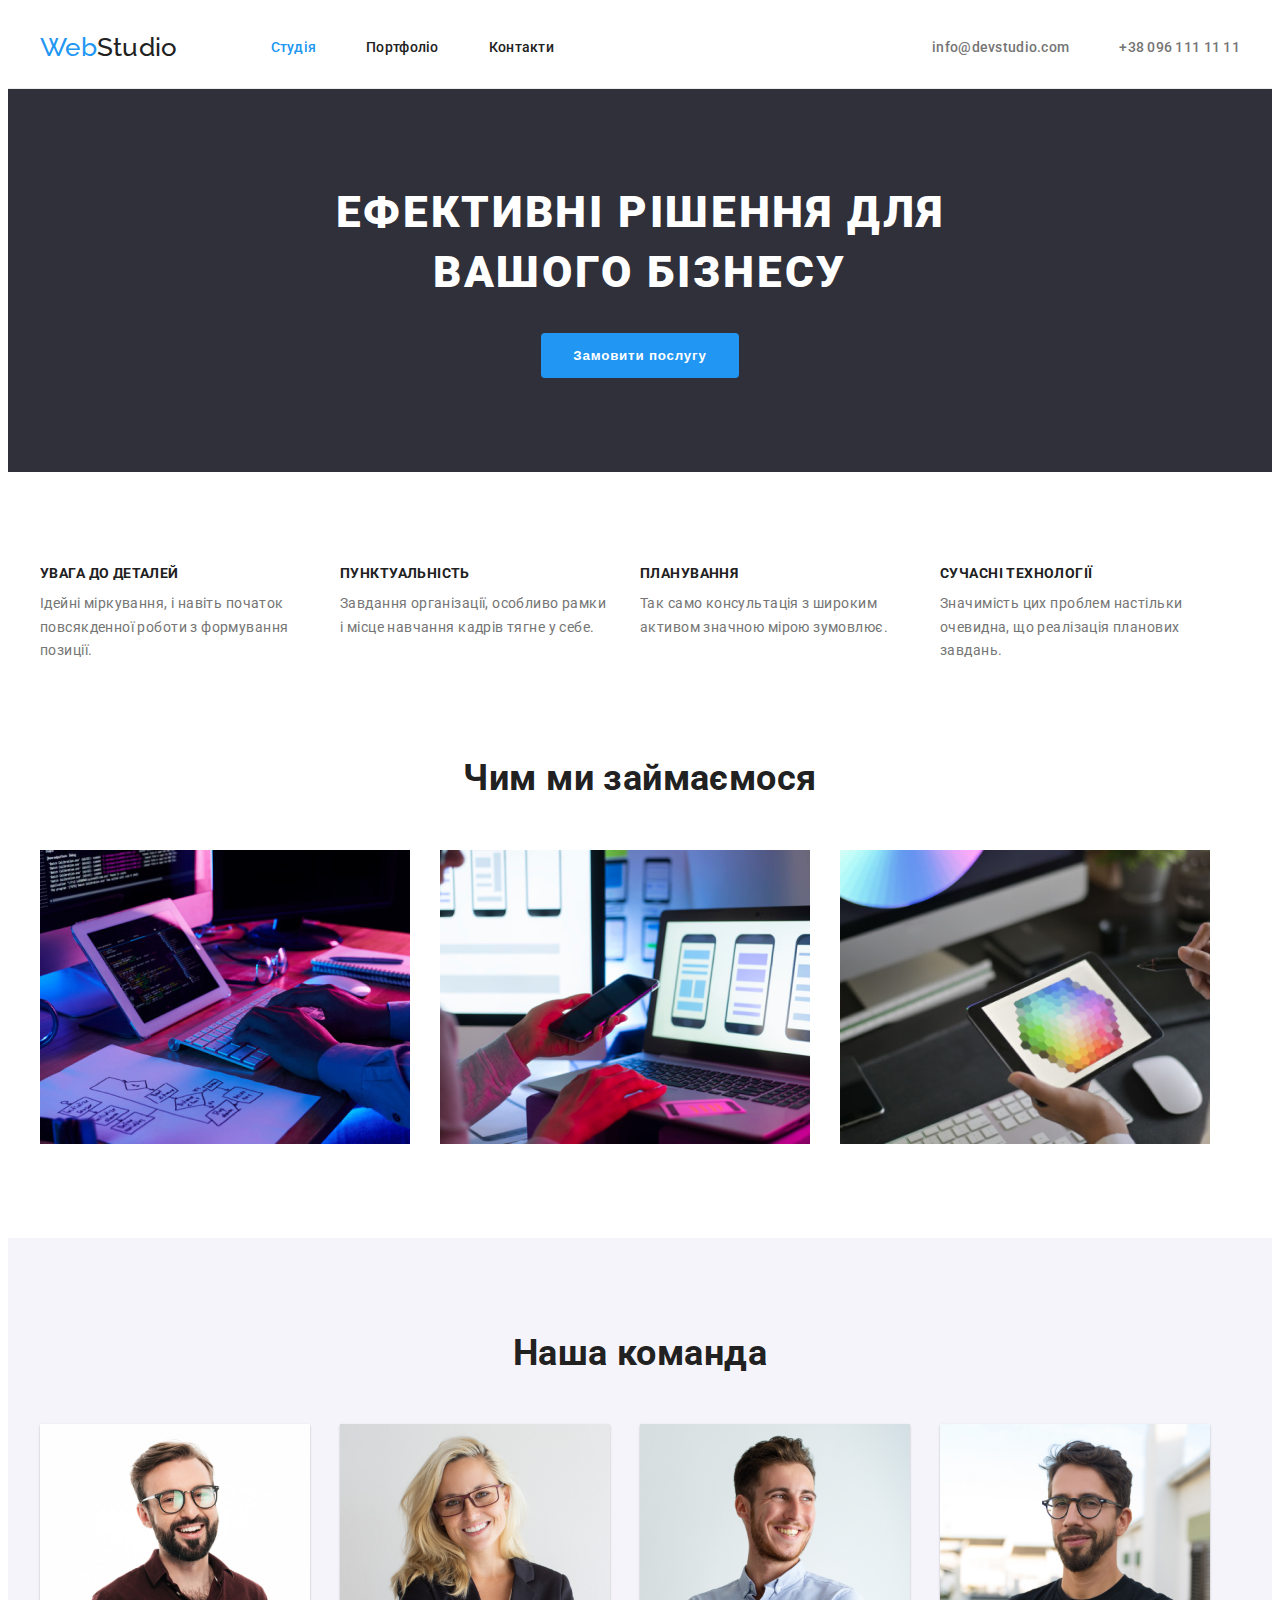
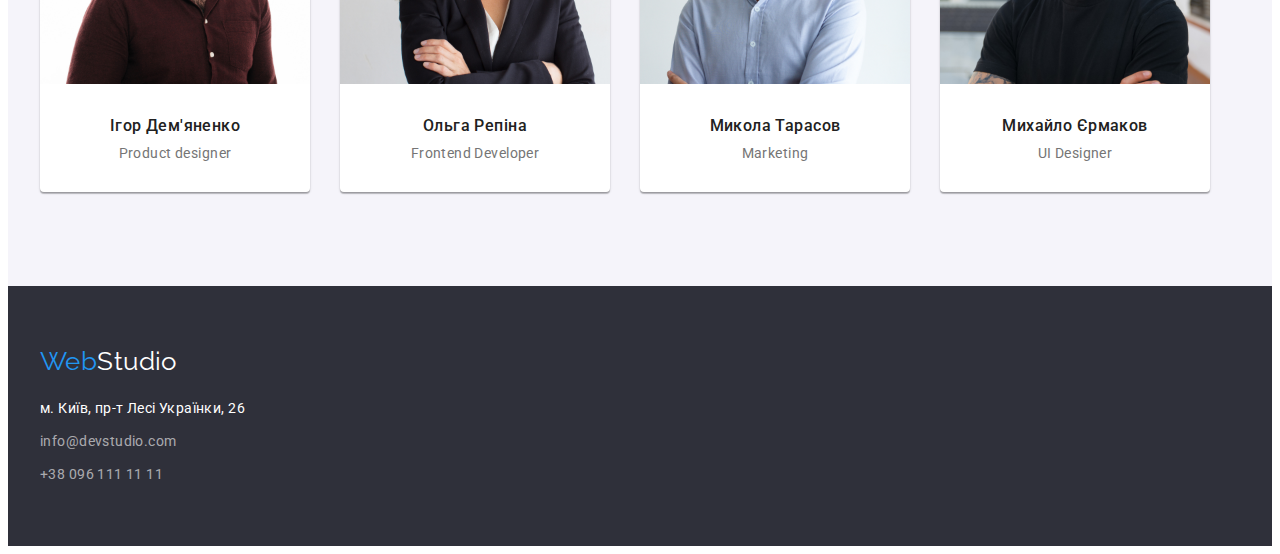
==== commit 47307438: "додає клас нав-лінк" ====
--- a/index.html
+++ b/index.html
@@ -27,9 +27,9 @@
         <a class="link logo" href="./index.html"><span class="accent-logo">Web</span>Studio</a>
 
         <ul class="list">
-          <li class="item"><a class="link current" href="./index.html">Студія</a></li>
-          <li class="item"><a class="link" href="./portfolio.html">Портфоліо</a></li>
-          <li class="item"><a class="link" href="#contacts">Контакти</a></li>
+          <li class="item"><a class="link nav-link current" href="./index.html">Студія</a></li>
+          <li class="item"><a class="link nav-link" href="./portfolio.html">Портфоліо</a></li>
+          <li class="item"><a class="link nav-link" href="#contacts">Контакти</a></li>
         </ul>
       </nav>
 
--- a/css/styles.css
+++ b/css/styles.css
@@ -113,7 +113,7 @@
     letter-spacing: 0.02em;
 }
 
-.nav .link {
+.nav-link {
     padding-top: 32px;
     padding-bottom: 32px;
 }
@@ -220,11 +220,15 @@
 
 .features .list {
     display: flex;
-    justify-content: space-between;
+    /* justify-content: space-between; */
 }
 
 .features .item {
     width: 270px;
+}
+
+.features .item:not(:last-child) {
+    margin-right: 30px;
 }
 
 .section-title {
@@ -238,6 +242,7 @@
 .features-title {
     line-height: 1.14;
     text-transform: uppercase;
+    font-size: 14px;
     margin-bottom: 10px;
 }
 
@@ -251,9 +256,11 @@
 
 .activity .list {
     display: flex;
-    justify-content: space-between;
-}
-
+}
+
+.activity .item:not(:last-child) {
+    margin-right: 30px;
+}
 
 /* Команда */
 
@@ -263,7 +270,10 @@
 
 .team-list {
     display: flex;
-    justify-content: space-between;
+}
+
+.team-item:not(:last-child) {
+    margin-right: 30px;
 }
 
 .team-item {
@@ -277,6 +287,7 @@
     font-weight: 500;
     line-height: 1.17;
     text-align: center;
+    font-size: 16px;
     margin-top: 30px;
     margin-bottom: 10px;
 }
@@ -377,15 +388,13 @@
 
 
 /* портфоліо */
-.portfolio .project {
+.project {
     display: flex;
     flex-wrap: wrap;
-    justify-content: space-between;
-}
-
-.project-item {
-    background: var(--primary-white-color);
-    border: 1px solid #EEEEEE;
+}
+
+.project-item:not(:nth-of-type(3n)) {
+    margin-right: 30px;
 }
 
 .project-item:not(:nth-last-child(-n+3)) {
@@ -393,8 +402,14 @@
 }
 
 
+.project-item:hover {
+    box-shadow: 0px 1px 1px rgba(0, 0, 0, 0.12), 0px 4px 4px rgba(0, 0, 0, 0.06), 1px 4px 6px rgba(0, 0, 0, 0.16);
+}
+
 .project-content {
-    margin: 20px 24px;
+    border: 1px solid #EEEEEE;
+    background: var(--primary-white-color);
+    padding: 20px 24px;
 }
 
 .project-name {
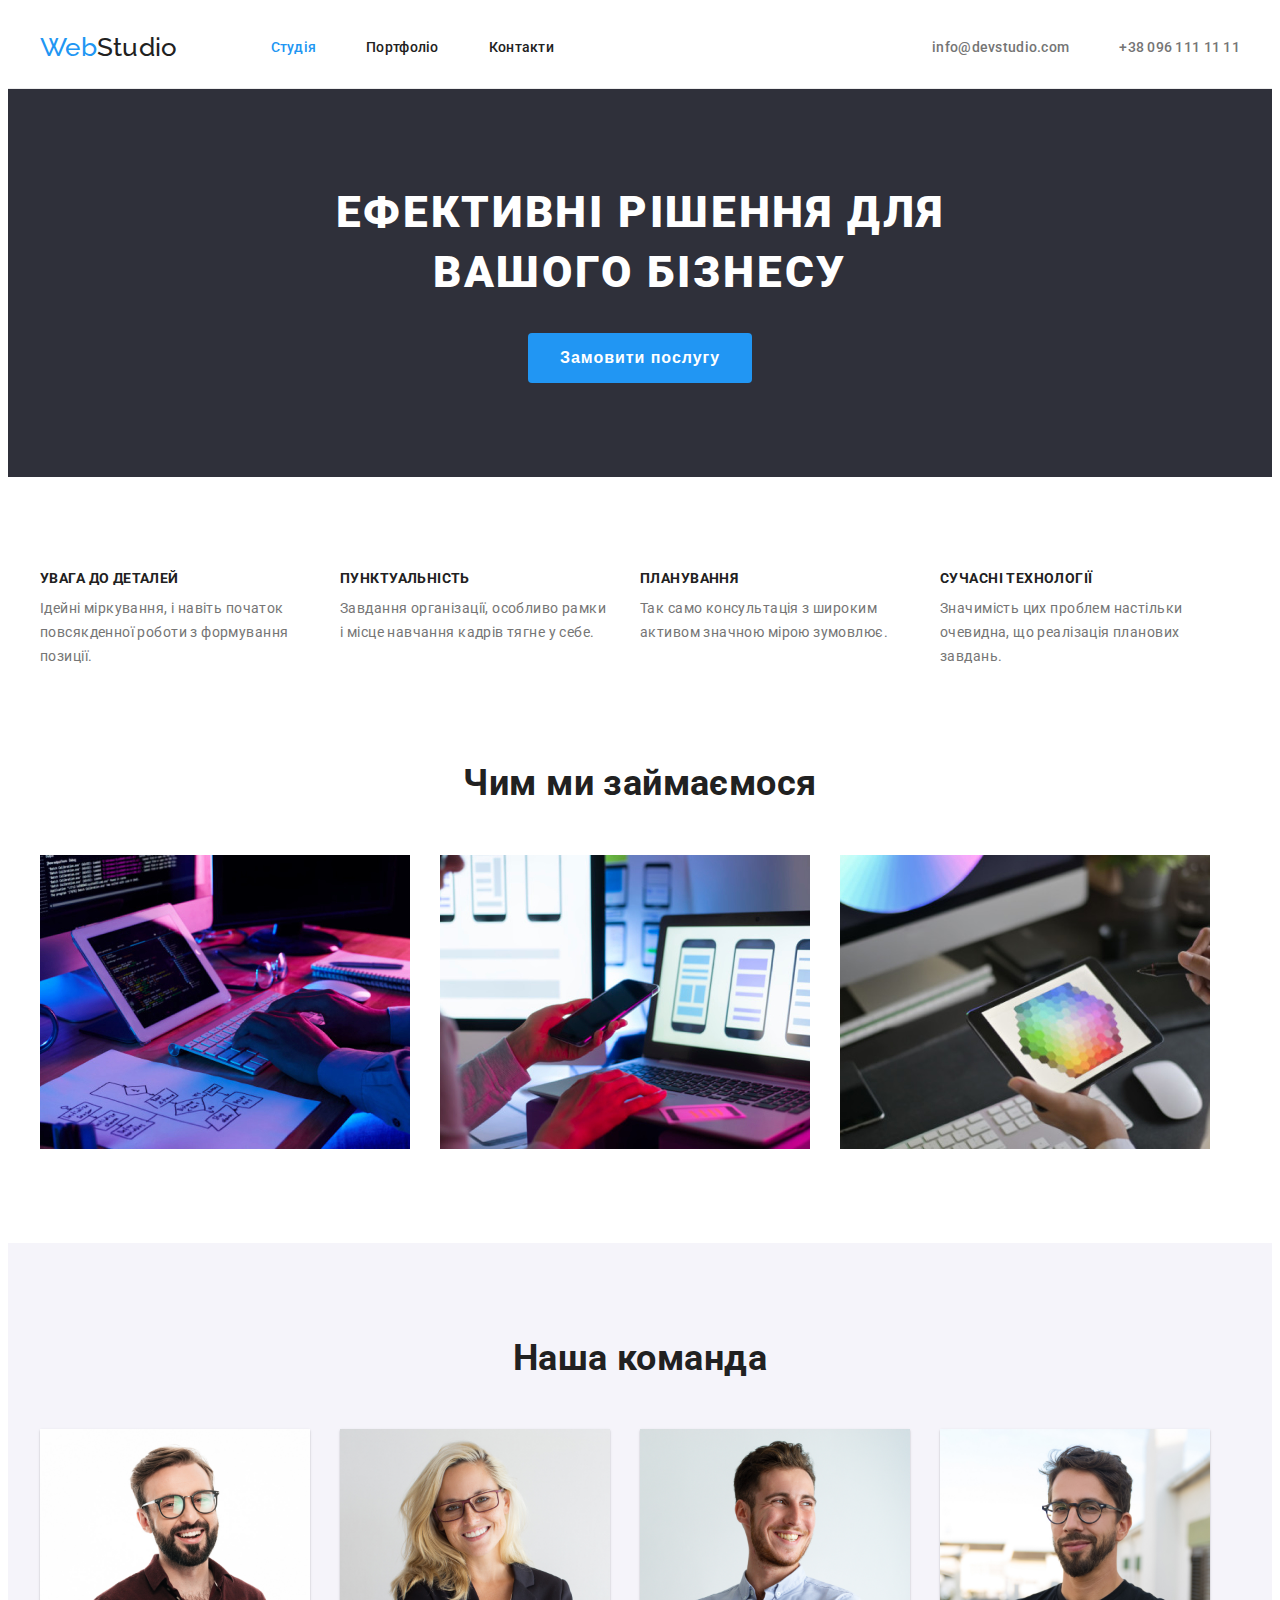
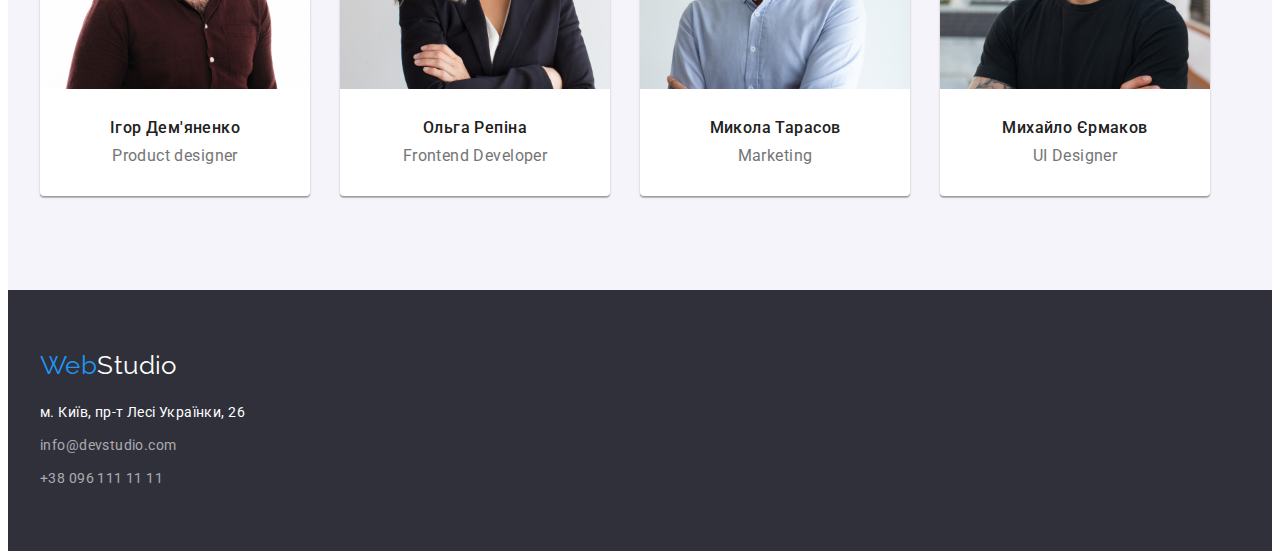
==== commit b956035c: "задано змінні" ====
--- a/index.html
+++ b/index.html
@@ -47,7 +47,7 @@
     <!--Герой-->
     <section class="section hero">
       <div class="container">
-        <h1 class="hero-title">Ефективні рішення для вашого бізнесу</h1>
+        <h1 class="main-title">Ефективні рішення для вашого бізнесу</h1>
         <button class="btn hero-btn" type="button">Замовити послугу</button>
       </div>
     </section>
@@ -59,29 +59,29 @@
         <h2 class="visually-hidden section-title">Переваги компанії</h2>
         <!-- Кінець прихованого заголовку -->
 
-        <ul class="list">
-          <li class="item">
+        <ul class="list features-list">
+          <li class="item features-item">
             <h3 class="features-title">УВАГА ДО ДЕТАЛЕЙ</h3>
             <p class="features-description">
               Ідейні міркування, і навіть початок повсякденної роботи з формування позиції.
             </p>
           </li>
 
-          <li class="item">
+          <li class="item features-item">
             <h3 class="features-title">ПУНКТУАЛЬНІСТЬ</h3>
             <p class="features-description">
               Завдання організації, особливо рамки і місце навчання кадрів тягне у себе.
             </p>
           </li>
 
-          <li class="item">
+          <li class="item features-item">
             <h3 class="features-title">ПЛАНУВАННЯ</h3>
             <p class="features-description">
               Так само консультація з широким активом значною мірою зумовлює.
             </p>
           </li>
 
-          <li class="item">
+          <li class="item features-item">
             <h3 class="features-title">СУЧАСНІ ТЕХНОЛОГІЇ</h3>
             <p class="features-description">
               Значимість цих проблем настільки очевидна, що реалізація планових завдань.
@@ -95,15 +95,16 @@
     <section class="section activity">
       <div class="container">
         <h2 class="section-title">Чим ми займаємося</h2>
-        <ul class="list">
-          <li class="item">
+
+        <ul class="list activity-list">
+          <li class="item activity-item">
             <img class="img" src="./images/work/programming.jpg" alt="Розробка сайтів" width="370" height="294" />
           </li>
-          <li class="item">
+          <li class="item activity-item">
             <img class="img" src="./images/work/adaptation.jpg" alt="Адаптація сайтів під гаджети" width="370"
               height="294" />
           </li>
-          <li class="item">
+          <li class="item activity-item">
             <img class="img" src="./images/work/stylisation.jpg" alt="Стилізація сайтів" width="370" height="294" />
           </li>
         </ul>
@@ -116,25 +117,34 @@
         <h2 class="section-title">Наша команда</h2>
         <ul class="list team-list">
           <li class="item team-item">
-            <img src="./images/team/product-designer.jpg" alt="Ігор Дем'яненко - Product designer" width="270"
-              height="260" />
-            <h3 class="team-name">Ігор Дем'яненко</h3>
-            <p class="team-position">Product designer</p>
+            <img class="img" src="./images/team/product-designer.jpg" alt="Ігор Дем'яненко - Product designer"
+              width="270" height="260" />
+            <div class="team-item-content">
+              <h3 class="team-name">Ігор Дем'яненко</h3>
+              <p class="team-position">Product designer</p>
+            </div>
+          </li>
+
+          <li class="item team-item">
+            <img class="img" src="./images/team/frontend.jpg" alt="Ольга Репіна" width="270" height="260" />
+            <div class="team-item-content">
+              <h3 class="team-name">Ольга Репіна</h3>
+              <p class="team-position">Frontend Developer</p>
+            </div>
           </li>
           <li class="item team-item">
-            <img src="./images/team/frontend.jpg" alt="Ольга Репіна" width="270" height="260" />
-            <h3 class="team-name">Ольга Репіна</h3>
-            <p class="team-position">Frontend Developer</p>
+            <img class="img" src="./images/team/marketing.jpg" alt="Микола Тарасов" width="270" height="260" />
+            <div class="team-item-content">
+              <h3 class="team-name">Микола Тарасов</h3>
+              <p class="team-position">Marketing</p>
+            </div>
           </li>
           <li class="item team-item">
-            <img src="./images/team/marketing.jpg" alt="Микола Тарасов" width="270" height="260" />
-            <h3 class="team-name">Микола Тарасов</h3>
-            <p class="team-position">Marketing</p>
-          </li>
-          <li class="item team-item">
-            <img src="./images/team/ui-designer.jpg" alt="Михайло Єрмаков" width="270" height="260" />
-            <h3 class="team-name">Михайло Єрмаков</h3>
-            <p class="team-position">UI Designer</p>
+            <img class="img" src="./images/team/ui-designer.jpg" alt="Михайло Єрмаков" width="270" height="260" />
+            <div class="team-item-content">
+              <h3 class="team-name">Михайло Єрмаков</h3>
+              <p class="team-position">UI Designer</p>
+            </div>
           </li>
         </ul>
       </div>
--- a/css/styles.css
+++ b/css/styles.css
@@ -1,13 +1,30 @@
 :root {
+    /* Fonts */
+    --main-font: Roboto, sans-serif;
+    --secondary-font: Raleway, sans-serif;
+
+    /* Text colors */
     --primary-text-color: #212121;
     --secondary-text-color: #757575;
     --accent-color: #2196F3;
     --primary-white-color: #FFFFFF;
-    --section-background-color: #F5F4FA
+    --white-color-90: #FFFFFF99;
+
+
+    /* Background colors */
+    --section-background-color: #F5F4FA;
+    --page-header-border-color: #ECECEC;
+    --dark-background-color: #2F303A;
+    --hero-btn-hover-color: #188CE8;
+
+
+    /* Others */
+    --border-radius: 4px;
+
 }
 
 body {
-    font-family: Roboto, Raleway, sans-serif;
+    font-family: var(--main-font);
     font-size: 14px;
     letter-spacing: 0.03em;
     color: var(--primary-text-color);
@@ -39,6 +56,20 @@
     overflow: hidden;
 }
 
+.list {
+    list-style-type: none;
+}
+
+.link {
+    text-decoration: none;
+    color: inherit;
+    display: block;
+}
+
+.img {
+    display: block;
+}
+
 .section {
     padding-top: 94px;
     padding-bottom: 94px;
@@ -56,24 +87,18 @@
     /* outline: 2px solid tomato; */
 }
 
-.list {
-    list-style-type: none;
-}
-
-.link {
-    text-decoration: none;
-    color: var(--primary-text-color);
-    display: block;
-}
-
-.img {
-    display: block;
+.section-title {
+    font-weight: 700;
+    font-size: 36px;
+    line-height: 1.17;
+    text-align: center;
+    margin-bottom: 50px;
 }
 
 /* Хедер */
 
 .page-header {
-    border-bottom: 1px solid #ECECEC;
+    border-bottom: 1px solid var(--page-header-border-color);
 }
 
 .page-header .container {
@@ -82,7 +107,7 @@
 
 /* logo */
 .logo {
-    font-family: Raleway;
+    font-family: var(--secondary-font);
     font-size: 26px;
     line-height: 1.19;
 }
@@ -164,11 +189,13 @@
 }
 
 .hero {
-    background-color: #2F303A;
-    text-align: center;
-}
-
-.hero-title {
+    background-color: var(--dark-background-color);
+    text-align: center;
+}
+
+.main-title {
+    width: 696px;
+
     font-weight: 900;
     font-size: 44px;
     line-height: 1.36;
@@ -177,7 +204,6 @@
     text-transform: uppercase;
     color: var(--primary-white-color);
     margin-bottom: 30px;
-    width: 696px;
     margin-left: auto;
     margin-right: auto;
 }
@@ -186,9 +212,9 @@
 
 .btn {
     text-align: center;
-
-    border-radius: 4px;
+    border-radius: var(--border-radius);
     border: 0;
+    min-height: 32px;
 }
 
 .hero-btn {
@@ -198,18 +224,18 @@
     color: var(--primary-white-color);
     background-color: var(--accent-color);
 
+    font-size: 16px;
     font-weight: 700;
     line-height: 1.88;
-    align-items: center;
-    text-align: center;
     letter-spacing: 0.06em;
     padding: 10px 32px;
+    min-height: 50px;
 }
 
 .hero-btn:hover,
 .hero-btn:focus {
     cursor: pointer;
-    background-color: #188CE8;
+    background-color: var(--hero-btn-hover-color);
 }
 
 /* переваги компанії */
@@ -218,25 +244,18 @@
     padding-bottom: 0;
 }
 
-.features .list {
+.features-list {
     display: flex;
     /* justify-content: space-between; */
 }
 
-.features .item {
+.features-item {
     width: 270px;
-}
-
-.features .item:not(:last-child) {
     margin-right: 30px;
 }
 
-.section-title {
-    font-weight: 700;
-    font-size: 36px;
-    line-height: 1.17;
-    text-align: center;
-    margin-bottom: 50px;
+.features-item:last-child {
+    margin-right: 0px;
 }
 
 .features-title {
@@ -254,12 +273,17 @@
 
 /* Чим ми займаємось */
 
-.activity .list {
-    display: flex;
-}
-
-.activity .item:not(:last-child) {
+.activity-list {
+    display: flex;
+    /* justify-content: space-between; */
+}
+
+.activity-item {
     margin-right: 30px;
+}
+
+.activity-item:last-child {
+    margin-right: 0px;
 }
 
 /* Команда */
@@ -270,17 +294,24 @@
 
 .team-list {
     display: flex;
-}
-
-.team-item:not(:last-child) {
+    /* justify-content: space-between; */
+}
+
+.team-item {
     margin-right: 30px;
-}
-
-.team-item {
+    background-color: var(--primary-white-color);
+
     box-shadow: 0px 1px 3px rgba(0, 0, 0, 0.12), 0px 1px 1px rgba(0, 0, 0, 0.14), 0px 2px 1px rgba(0, 0, 0, 0.2);
     border-radius: 0px 0px 4px 4px;
-
-    background-color: var(--primary-white-color);
+}
+
+.team-item:last-child {
+    margin-right: 0px;
+}
+
+.team-item-content {
+    margin-top: 30px;
+    margin-bottom: 30px;
 }
 
 .team-name {
@@ -288,7 +319,6 @@
     line-height: 1.17;
     text-align: center;
     font-size: 16px;
-    margin-top: 30px;
     margin-bottom: 10px;
 }
 
@@ -296,18 +326,17 @@
     color: var(--secondary-text-color);
     line-height: 1.17;
     text-align: center;
-    margin-bottom: 30px;
+    font-size: 16px;
 }
 
 /* Футер */
 .page-footer {
-    background-color: #2F303A;
+    background-color: var(--dark-background-color);
     padding-top: 60px;
     padding-bottom: 60px;
 }
 
 .page-footer .logo {
-    display: block;
     margin-bottom: 20px;
 }
 
@@ -329,7 +358,7 @@
 .address-tel {
     font-style: normal;
     line-height: 1.71;
-    color: #FFFFFF99;
+    color: var(--white-color-90);
 }
 
 .footer-logo:hover,
@@ -348,6 +377,10 @@
 
 /* Фільтр */
 
+.portfolio {
+    display: flex;
+}
+
 .portfolio-filter {
     display: flex;
     justify-content: center;
@@ -361,20 +394,21 @@
 .portfolio-btn {
     cursor: pointer;
     color: var(--primary-text-color);
-    background-color: #F5F4FA;
-    font-family: Roboto;
+    background-color: var(--section-background-color);
+    font-family: var(--main-font);
     font-weight: 500;
     line-height: 1.62;
     text-align: center;
     letter-spacing: 0.03em;
     font-size: 16px;
+    min-width: 73px;
 
     padding: 6px 22px;
 }
 
-.portfolio-btn:first-child {
+/* .portfolio-btn:first-child {
     padding: 6px 25px;
-}
+} */
 
 .portfolio-btn:hover,
 .portfolio-btn:focus {
@@ -383,7 +417,6 @@
     background-color: var(--accent-color);
 
     box-shadow: 0px 3px 1px rgba(0, 0, 0, 0.1), 0px 1px 2px rgba(0, 0, 0, 0.08), 0px 2px 2px rgba(0, 0, 0, 0.12);
-    border-radius: 4px;
 }
 
 
@@ -391,6 +424,8 @@
 .project {
     display: flex;
     flex-wrap: wrap;
+    /* justify-content: space-around;
+    row-gap: 30px; */
 }
 
 .project-item:not(:nth-of-type(3n)) {
@@ -400,7 +435,6 @@
 .project-item:not(:nth-last-child(-n+3)) {
     margin-bottom: 30px;
 }
-
 
 .project-item:hover {
     box-shadow: 0px 1px 1px rgba(0, 0, 0, 0.12), 0px 4px 4px rgba(0, 0, 0, 0.06), 1px 4px 6px rgba(0, 0, 0, 0.16);
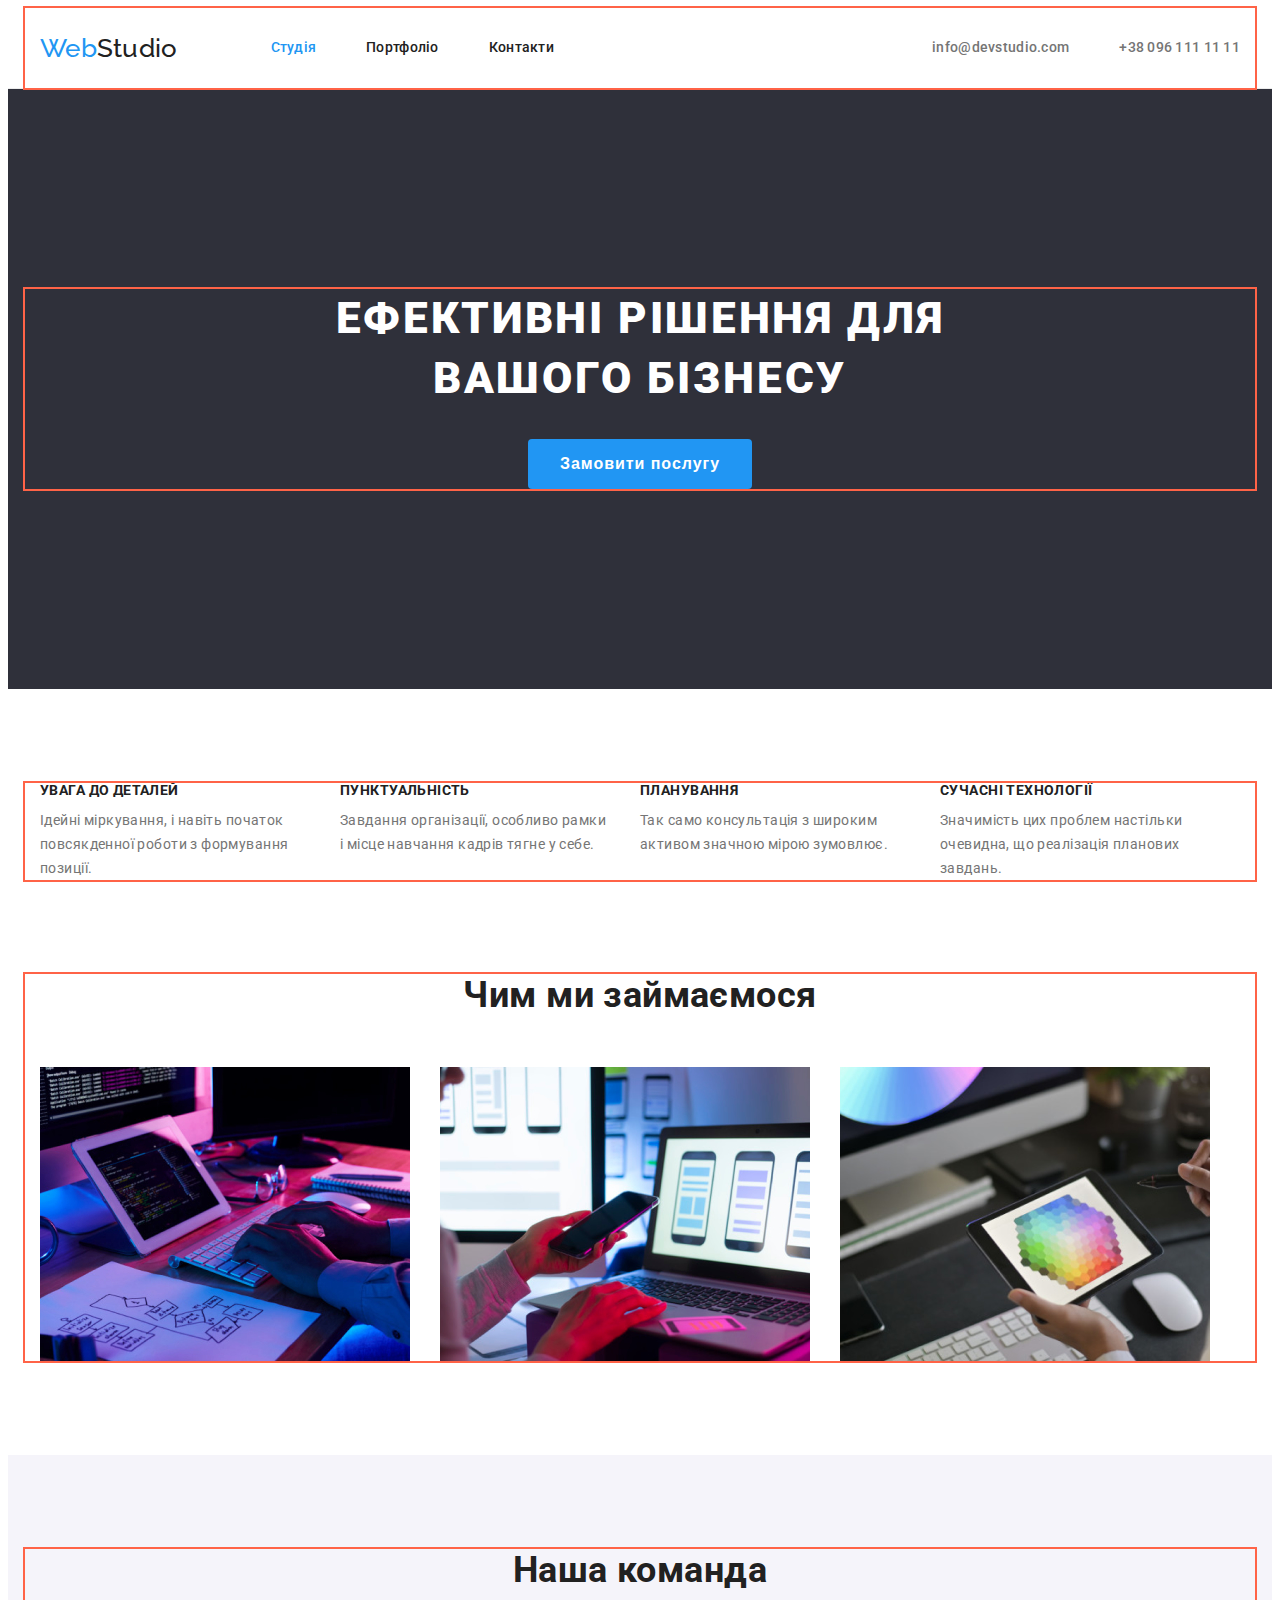
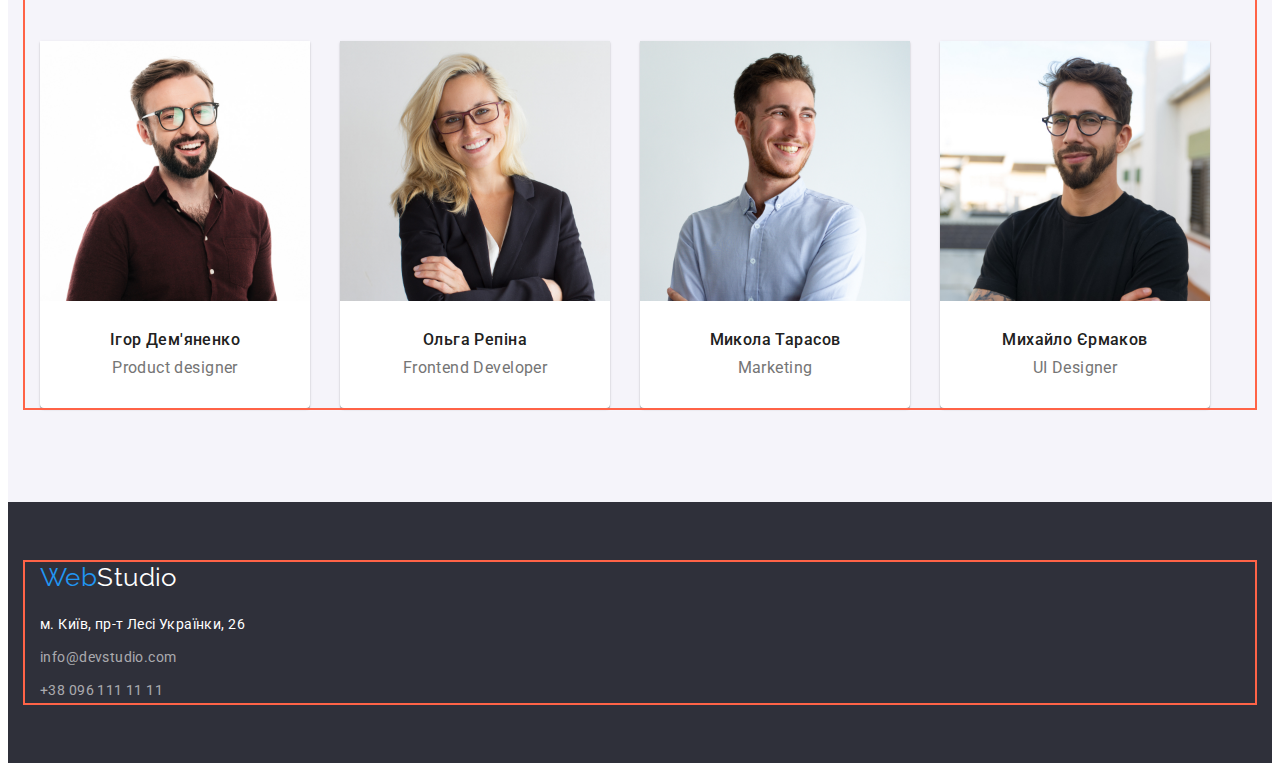
==== commit 65a7618c: "виправляє хедер та робить активну кнопку в портфоліо" ====
--- a/index.html
+++ b/index.html
@@ -26,7 +26,7 @@
       <nav class="nav">
         <a class="link logo" href="./index.html"><span class="accent-logo">Web</span>Studio</a>
 
-        <ul class="list">
+        <ul class="list nav-list">
           <li class="item"><a class="link nav-link current" href="./index.html">Студія</a></li>
           <li class="item"><a class="link nav-link" href="./portfolio.html">Портфоліо</a></li>
           <li class="item"><a class="link nav-link" href="#contacts">Контакти</a></li>
--- a/css/styles.css
+++ b/css/styles.css
@@ -84,7 +84,7 @@
     padding-left: 15px;
     padding-right: 15px;
 
-    /* outline: 2px solid tomato; */
+    outline: 2px solid tomato;
 }
 
 .section-title {
@@ -114,8 +114,8 @@
 
 .page-header .logo {
     margin-right: 93px;
-    padding-top: 24px;
-    padding-bottom: 25px;
+    /* padding-top: 24px;
+    padding-bottom: 25px; */
 }
 
 .accent-logo {
@@ -133,9 +133,10 @@
     text-align: left;
 }
 
-.nav .list {
+.nav-list {
     display: flex;
     letter-spacing: 0.02em;
+    gap: 50px;
 }
 
 .nav-link {
@@ -143,11 +144,11 @@
     padding-bottom: 32px;
 }
 
-.nav .item:not(:last-child) {
+/* .nav-list .item:not(:last-child) {
     margin-right: 50px;
-}
-
-.nav .link.current {
+} */
+
+.nav-link.current {
     color: var(--accent-color)
 }
 
@@ -161,19 +162,19 @@
     display: flex;
     margin-left: auto;
     align-items: center;
+    gap: 50px;
 
     font-weight: 500;
     line-height: 1.14;
     letter-spacing: 0.02em;
 }
 
-.contacts-header .item:not(:last-child) {
+/* .contacts-header .item:not(:last-child) {
     margin-right: 50px;
-}
+} */
 
 .contacts-header .link {
     color: var(--secondary-text-color);
-    text-decoration: none;
 }
 
 .contacts-header .link:hover,
@@ -183,7 +184,7 @@
 
 /* герой */
 
-.hero .section {
+.hero {
     padding-top: 200px;
     padding-bottom: 200px;
 }
@@ -246,17 +247,18 @@
 
 .features-list {
     display: flex;
+    gap: 30px;
     /* justify-content: space-between; */
 }
 
 .features-item {
     width: 270px;
-    margin-right: 30px;
-}
-
-.features-item:last-child {
+    /* margin-right: 30px; */
+}
+
+/* .features-item:last-child {
     margin-right: 0px;
-}
+} */
 
 .features-title {
     line-height: 1.14;
@@ -276,15 +278,16 @@
 .activity-list {
     display: flex;
     /* justify-content: space-between; */
-}
-
-.activity-item {
+    gap: 30px;
+}
+
+/* .activity-item {
     margin-right: 30px;
 }
 
 .activity-item:last-child {
     margin-right: 0px;
-}
+} */
 
 /* Команда */
 
@@ -295,23 +298,24 @@
 .team-list {
     display: flex;
     /* justify-content: space-between; */
+    gap: 30px;
 }
 
 .team-item {
-    margin-right: 30px;
+    /* margin-right: 30px; */
     background-color: var(--primary-white-color);
 
     box-shadow: 0px 1px 3px rgba(0, 0, 0, 0.12), 0px 1px 1px rgba(0, 0, 0, 0.14), 0px 2px 1px rgba(0, 0, 0, 0.2);
     border-radius: 0px 0px 4px 4px;
 }
 
-.team-item:last-child {
+/* .team-item:last-child {
     margin-right: 0px;
-}
+} */
 
 .team-item-content {
-    margin-top: 30px;
-    margin-bottom: 30px;
+    padding-top: 30px;
+    padding-bottom: 30px;
 }
 
 .team-name {
@@ -377,19 +381,16 @@
 
 /* Фільтр */
 
-.portfolio {
-    display: flex;
-}
-
 .portfolio-filter {
     display: flex;
     justify-content: center;
     margin-bottom: 50px;
-}
-
-.portfolio-filter .item:not(:first-child) {
+    gap: 8px;
+}
+
+/* .portfolio-filter .item:not(:first-child) {
     margin-left: 8px;
-}
+} */
 
 .portfolio-btn {
     cursor: pointer;
@@ -401,9 +402,13 @@
     text-align: center;
     letter-spacing: 0.03em;
     font-size: 16px;
-    min-width: 73px;
 
     padding: 6px 22px;
+}
+
+.btn.portfolio-btn.active {
+    background-color: var(--accent-color);
+    color: var(--primary-white-color);
 }
 
 /* .portfolio-btn:first-child {
@@ -424,17 +429,17 @@
 .project {
     display: flex;
     flex-wrap: wrap;
-    /* justify-content: space-around;
-    row-gap: 30px; */
-}
-
-.project-item:not(:nth-of-type(3n)) {
+
+    gap: 30px;
+}
+
+/* .project-item:not(:nth-of-type(3n)) {
     margin-right: 30px;
 }
 
 .project-item:not(:nth-last-child(-n+3)) {
     margin-bottom: 30px;
-}
+} */
 
 .project-item:hover {
     box-shadow: 0px 1px 1px rgba(0, 0, 0, 0.12), 0px 4px 4px rgba(0, 0, 0, 0.06), 1px 4px 6px rgba(0, 0, 0, 0.16);
@@ -447,7 +452,6 @@
 }
 
 .project-name {
-    font-weight: 700;
     font-size: 18px;
     line-height: 2;
     letter-spacing: 0.06em;
